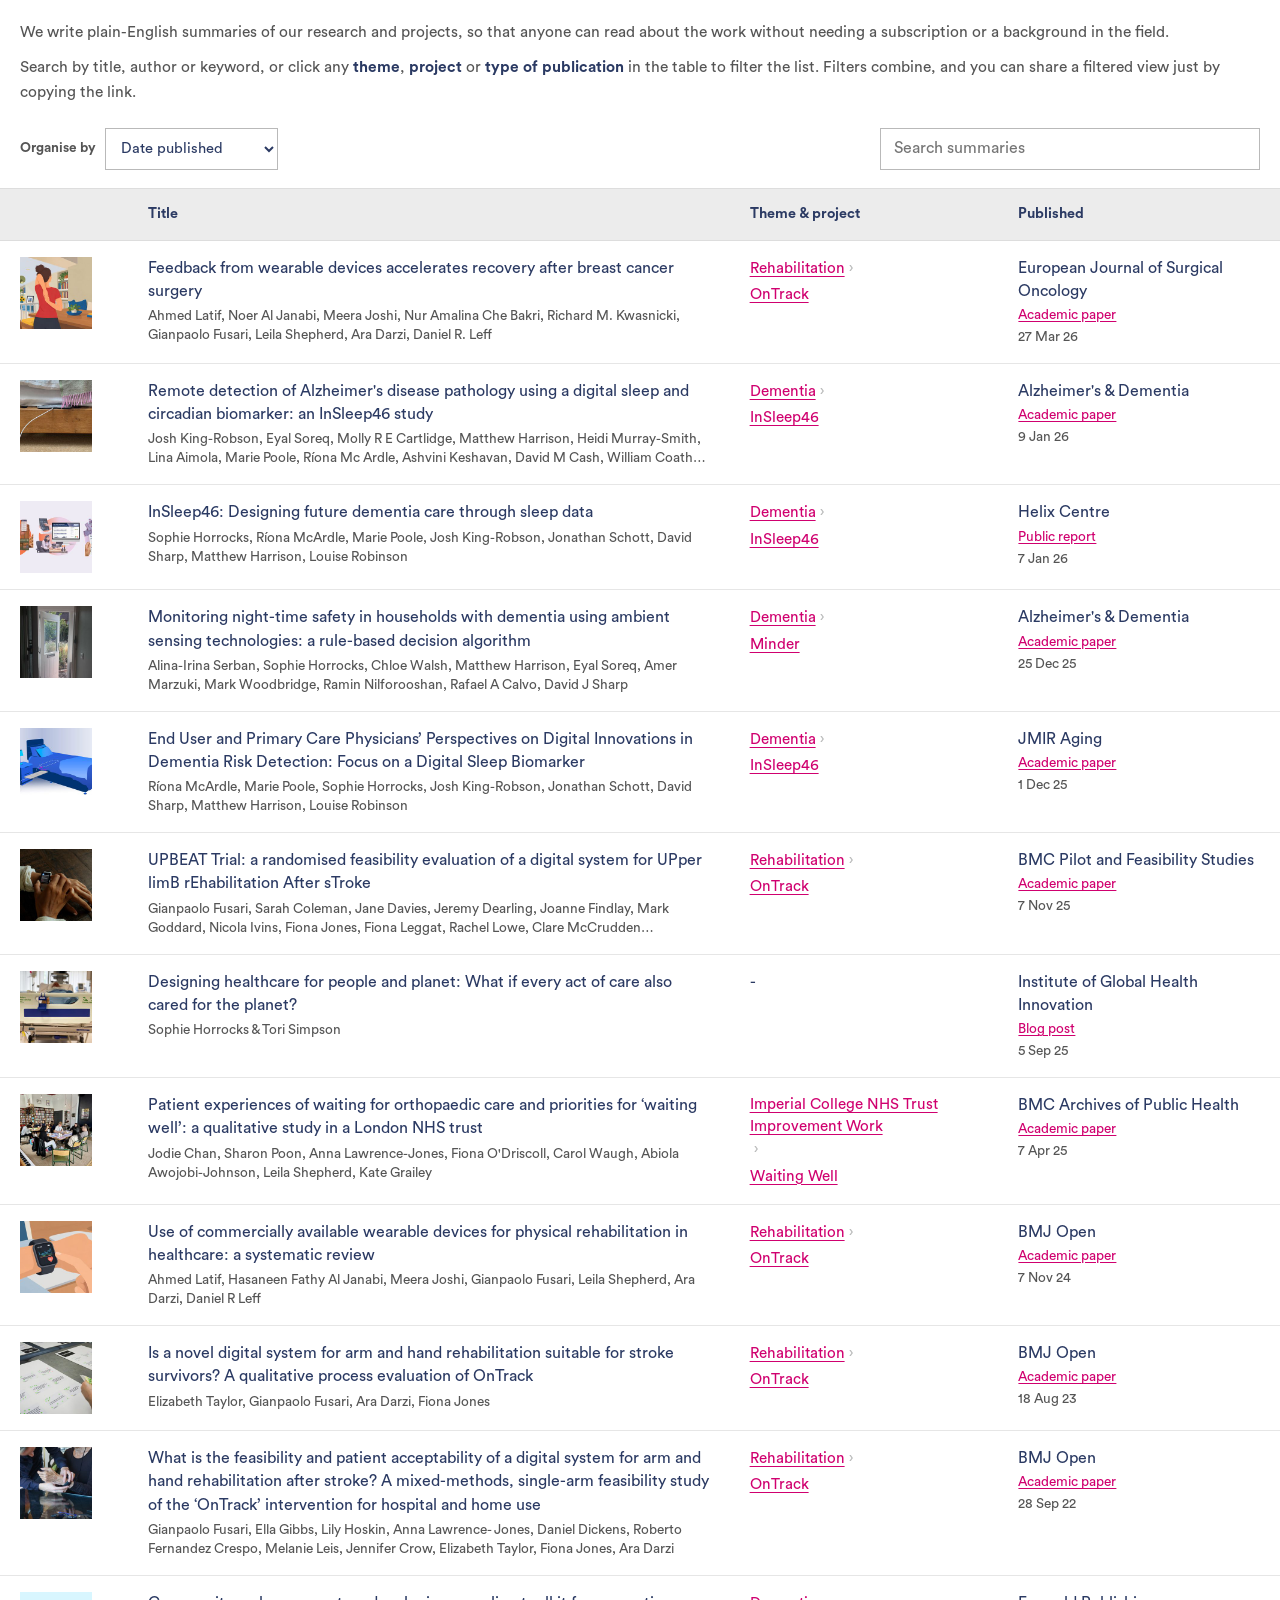
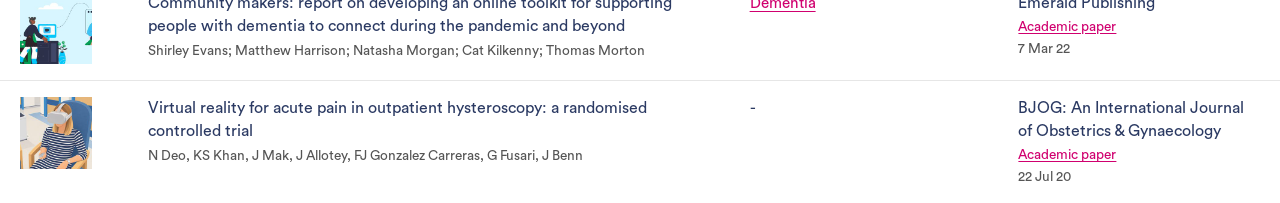
==== index.html @ a51d104c "Add an Organise by control that groups the table" ====
<!DOCTYPE html>
<html lang="en">
<head>
  <meta charset="utf-8" />
  <meta name="viewport" content="width=device-width,initial-scale=1" />
  <meta name="description" content="Browse accessible summaries of research and projects from the Helix Centre, Imperial College London and the Royal College of Art." />
  <title>Publication Summaries | Helix Centre</title>
  <link rel="icon" href="helix-logo.png" type="image/png" />
  <link rel="stylesheet" href="style.css" />
</head>
<body class="table-embed">
  <div class="app-shell">
    <main class="page-content" aria-label="Publication table">
      <section class="table-card" aria-label="Publication summaries">
        <div class="table-intro">
          <p>We write plain-English summaries of our research and projects, so that anyone can read about the work without needing a subscription or a background in the field.</p>
          <p>Search by title, author or keyword, or click any <b>theme</b>, <b>project</b> or <b>type of publication</b> in the table to filter the list. Filters combine, and you can share a filtered view just by copying the link.</p>
        </div>

        <div class="table-card__header">
          <div class="table-organise">
            <label for="organise-select">Organise by</label>
            <select id="organise-select" class="m3-select">
              <option value="date" selected>Date published</option>
              <option value="theme">Theme</option>
              <option value="project">Project</option>
              <option value="type">Type of publication</option>
            </select>
          </div>

          <div class="table-actions">
            <label class="visually-hidden" for="search-input">Search summaries by title, author, project, theme or keyword</label>
            <input id="search-input" class="m3-input" type="search" placeholder="Search summaries" autocomplete="off" />
          </div>
        </div>

        <div id="filter-bar" class="filter-bar" hidden></div>

        <div class="table-wrap">
          <table class="m3-table">
            <thead>
              <tr>
                <th><span class="visually-hidden">Image</span></th>
                <th>Title</th>
                <th>Theme &amp; project</th>
                <th>Published</th>
              </tr>
            </thead>
            <tbody id="submissions-body">
              <tr>
                <td colspan="4" class="loading-cell">Loading submissions...</td>
              </tr>
            </tbody>
          </table>
        </div>

        <nav id="pager" class="pager" aria-label="Table pages" hidden></nav>
      </section>
    </main>
  </div>

  <script src="embed.js"></script>
  <script src="script.js"></script>
</body>
</html>
---- style.css ----
:root {
  --helix-navy: #2b3a63;
  --helix-teal: #52bbb5;
  --helix-pink: #d0006f;
  --helix-yellow: #fbb33d;
  --helix-dark-red: #9b2242;
  --helix-gray: #bbbcbc;
  --surface: #ffffff;
  --surface-alt: #f5f5f5;
  /* matches the grey section background used across helixcentre.com */
  --surface-grey: #ececec;
  --row-divider: #e6e6e6;
  --surface-soft: #fafafa;
  --border: #dddddd;
  --border-strong: #b9b9b9;
  --text-primary: var(--helix-navy);
  --text-secondary: #555555;
  --radius: 0px;
  --card-shadow: 4px 4px 6px rgba(0, 0, 0, 0.25);
  --max-width: 1120px;
}

@font-face {
  font-family: "Circular";
  src: url("fonts/CircularStd-Book.woff2") format("woff2");
  font-weight: 400;
  font-style: normal;
  font-display: swap;
}

@font-face {
  font-family: "Circular";
  src: url("fonts/CircularStd-BookItalic.woff2") format("woff2");
  font-weight: 400;
  font-style: italic;
  font-display: swap;
}

@font-face {
  font-family: "Circular";
  src: url("fonts/CircularStd-Bold.woff2") format("woff2");
  font-weight: 700;
  font-style: normal;
  font-display: swap;
}

@font-face {
  font-family: "Circular";
  src: url("fonts/CircularStd-BoldItalic.woff2") format("woff2");
  font-weight: 700;
  font-style: italic;
  font-display: swap;
}

* {
  box-sizing: border-box;
}

html {
  background: transparent;
  -webkit-text-size-adjust: 100%;
}

/* When embedded, the parent page resizes the iframe to fit the content, so this
   document should never scroll itself or show a scrollbar track. Standalone
   (opened directly) it must still scroll normally. */
html.is-embedded {
  overflow: hidden;
  scrollbar-width: none;
}

html.is-embedded::-webkit-scrollbar,
html.is-embedded body::-webkit-scrollbar {
  width: 0;
  height: 0;
  display: none;
}

body {
  margin: 0;
  background: var(--surface);
  color: var(--text-primary);
  font-family: "Circular", Arial, sans-serif;
}

a {
  color: var(--helix-pink);
  text-decoration-thickness: 1px;
  text-underline-offset: 0.18em;
}

a:hover {
  color: var(--helix-navy);
}

button,
input {
  font: inherit;
}

.app-shell {
  width: 100%;
  min-width: 0;
  background: var(--surface);
}

.top-bar {
  max-width: var(--max-width);
  margin: 0 auto;
  padding: 18px 20px 14px;
  border-bottom: 1px solid var(--border);
}

.brand-block {
  display: inline-flex;
  align-items: center;
  gap: 14px;
  max-width: 100%;
  color: inherit;
  text-decoration: none;
}

.brand-logo {
  display: block;
  width: auto;
  height: 54px;
  flex: 0 0 auto;
}

.brand-copy {
  display: grid;
  gap: 2px;
  min-width: 0;
}

.brand-kicker,
.eyebrow,
.filter-bar__label {
  font-size: 0.78rem;
  font-weight: 700;
  line-height: 1.3;
  letter-spacing: 0;
}

.brand-kicker,
.eyebrow {
  color: var(--helix-pink);
}

.brand-title {
  color: var(--helix-navy);
  font-size: 1.5rem;
  font-weight: 700;
  line-height: 1.05;
}

.brand-subtitle {
  color: var(--text-primary);
  font-size: 1rem;
  font-weight: 700;
  line-height: 1.35;
}

.brand-sub-subtitle {
  color: var(--text-secondary);
  font-size: 0.9rem;
  font-weight: 400;
  line-height: 1.4;
}

.page-content {
  width: 100%;
  margin: 0;
  padding: 2px 0 34px;
}

body.table-embed,
.table-embed .app-shell {
  background: transparent;
}

.table-embed .page-content {
  max-width: none;
  padding: 0;
}

.hero-card {
  max-width: 720px;
  margin-bottom: 20px;
  padding-bottom: 18px;
  border-bottom: 1px solid var(--border);
}

.hero-card h1 {
  margin: 0;
  color: var(--helix-navy);
  font-size: 2rem;
  line-height: 1.15;
}

.hero-card .eyebrow {
  margin: 0 0 8px;
}

.hero-text {
  max-width: 72ch;
  margin: 10px 0 0;
  color: var(--text-secondary);
  font-size: 1rem;
  line-height: 1.65;
}

.instructions-block {
  max-width: 88ch;
  margin-top: 20px;
  padding: 16px 18px;
  border: 1px solid var(--border);
  border-left: 4px solid var(--helix-teal);
  border-radius: var(--radius);
  background: var(--surface-soft);
}

.instructions-block h2,
.table-card__header h1,
.table-card__header h2 {
  margin: 0;
  color: var(--helix-navy);
  font-size: 1.12rem;
  line-height: 1.3;
}

.instructions-list {
  margin: 12px 0 0;
  padding-left: 1.25rem;
  color: var(--text-primary);
}

.instructions-list li {
  margin-bottom: 10px;
  line-height: 1.65;
}

.instructions-list li:last-child {
  margin-bottom: 0;
}

.instruction-link,
.property-link {
  color: var(--helix-pink);
  font-weight: 700;
}

.instructions-note {
  margin: 14px 0 0;
  padding-top: 14px;
  border-top: 1px solid var(--border);
  color: var(--text-secondary);
  font-size: 0.92rem;
  line-height: 1.6;
}

.table-card {
  background: var(--surface);
  border: 1px solid var(--border);
  border-radius: var(--radius);
  overflow: hidden;
}

.table-embed .table-card {
  border: 0;
  border-radius: 0;
  box-shadow: none;
}

/* The intro above the search box. Sets out what the summaries are and that the
   table can be filtered — neither of which the rows say for themselves. */
.table-intro {
  padding: 20px 20px 4px;
}

.table-intro p {
  margin: 0;
  color: var(--text-secondary);
  font-size: 0.97rem;
  line-height: 1.65;
}

.table-intro p + p {
  margin-top: 9px;
}

.table-intro b {
  color: var(--helix-navy);
}

.table-card__header {
  display: flex;
  align-items: end;
  justify-content: space-between;
  gap: 14px;
  padding: 18px 20px;
  background: var(--surface);
  border-bottom: 1px solid var(--border);
}

.muted-text {
  margin: 5px 0 0;
  color: var(--text-secondary);
  font-size: 0.95rem;
}

.table-actions {
  flex: 0 1 380px;
  min-width: 220px;
  margin-left: auto;
}

/* The "Organise by" control. Left of the search box, which sits right. */
.table-organise {
  display: flex;
  align-items: center;
  gap: 9px;
}

.table-organise label {
  color: var(--text-secondary);
  font-size: 0.85rem;
  font-weight: 700;
  white-space: nowrap;
}

.m3-select {
  min-height: 42px;
  padding: 0 11px;
  border: 1px solid var(--border-strong);
  border-radius: var(--radius);
  background: var(--surface);
  color: var(--text-primary);
  font: inherit;
  font-size: 0.92rem;
}

.m3-select:focus {
  outline: 3px solid rgba(82, 187, 181, 0.28);
  border-color: var(--helix-teal);
}

/* Group headings. Quieter than the column headings above them — they label a
   run of rows, they aren't a second header row. */
.group-heading th {
  padding: 12px 20px;
  background: var(--surface-soft);
  border-top: 1px solid var(--border);
  border-bottom: 1px solid var(--row-divider);
  color: var(--helix-navy);
  font-size: 0.82rem;
  font-weight: 700;
  letter-spacing: 0.04em;
  text-align: left;
  text-transform: uppercase;
}

.m3-table tbody tr.group-heading:first-child th {
  border-top: 0;
}

/* Long placeholders should trail off cleanly rather than clip mid-word. */
.m3-input::placeholder {
  text-overflow: ellipsis;
}

.m3-input {
  width: 100%;
  min-height: 42px;
  padding: 0 13px;
  border: 1px solid var(--border-strong);
  border-radius: var(--radius);
  background: var(--surface);
  color: var(--text-primary);
}

.m3-input:focus {
  outline: 3px solid rgba(82, 187, 181, 0.28);
  border-color: var(--helix-teal);
}

.table-wrap {
  overflow-x: auto;
  scrollbar-width: none;
}

.table-wrap::-webkit-scrollbar {
  width: 0;
  height: 0;
  display: none;
}

.m3-table {
  width: 100%;
  border-collapse: collapse;
}

.m3-table thead {
  background: var(--surface-grey);
}

.m3-table th,
.m3-table td {
  padding: 16px 20px;
  text-align: left;
  vertical-align: top;
}

.m3-table th {
  border-bottom: 1px solid var(--border);
}

/* faint divider between submissions */
.m3-table td {
  border-bottom: 1px solid var(--row-divider);
}

.m3-table tbody tr:last-child td {
  border-bottom: 0;
}

.m3-table th {
  color: var(--helix-navy);
  font-size: 0.9rem;
  font-weight: 700;
  line-height: 1.3;
}

.m3-table td {
  color: var(--text-primary);
  line-height: 1.45;
}

/* Theme and project filters. The brand uses magenta for links, so these read
   as links rather than buttons — lighter in a dense table than filled blocks. */
.filter-pill {
  display: inline;
  padding: 0;
  border: 0;
  background: none;
  color: var(--helix-pink);
  font: inherit;
  font-size: 0.95rem;
  line-height: 1.45;
  text-align: left;
  text-decoration: underline;
  text-decoration-thickness: 1px;
  text-underline-offset: 0.18em;
  cursor: pointer;
}

.filter-pill:hover,
.filter-pill:focus {
  color: var(--helix-navy);
}

.filter-pill:focus-visible {
  outline: 2px solid rgba(43, 58, 99, 0.45);
  outline-offset: 2px;
}

/* Thumbnail column. Fixed width so the titles line up down the table whether
   or not a given entry has an image. */
.cell-thumb {
  width: 92px;
  padding-right: 0;
}

.thumb {
  display: block;
  width: 72px;
  height: 72px;
  object-fit: cover;
  background: var(--surface-alt);
}

/* No image: an empty square rather than nothing, so rows stay aligned. */
.thumb--empty {
  background: var(--surface-alt);
}

/* Theme and project each get their own line, the project indented beneath its
   theme. Stacking rather than running them together keeps this column narrow,
   which leaves more width for the title and authors. */
.tp-part {
  display: block;
}

.tp-part + .tp-part {
  margin-top: 3px;
}

/* Column widths. Without these the browser gives the title whatever is left
   after the others have taken what they want, which is never enough. */
.m3-table th:nth-child(2),
.m3-table td[data-label="Title"] {
  width: 47%;
}

/* Wide enough that "Imperial College NHS Trust Improvement Work" — the longest
   theme — wraps to two lines rather than four. */
.m3-table th:nth-child(3),
.m3-table td[data-label="Theme & project"] {
  width: 21%;
}

.m3-table th:nth-child(4),
.m3-table td[data-label="Published"] {
  width: 22%;
}

/* The chevron trailing a theme, pointing down to its project on the next
   line. Light grey so it doesn't compete with the two links it joins. */
.crumb {
  color: var(--helix-gray);
}

/* Publisher column: the journal or publisher leads, with the kind of output
   beneath it in the same quieter style as the authors under a title. */
.pub-name {
  display: block;
}

.pub-type {
  display: block;
  margin-top: 3px;
  color: var(--text-secondary);
  font-size: 0.85rem;
  line-height: 1.4;
}

/* The type is a filter too, but a coarse one — there are only a handful of
   values — so it stays at the quieter size of the line it sits on. */
.pub-type .filter-pill {
  font-size: inherit;
  line-height: inherit;
}

/* "9 Jan 26" reads as one unit, so it shouldn't break across two lines. The
   header is kept on one line too, otherwise it sets a narrower column than the
   dates below it need. */
.cell-date,
.m3-table th:last-child {
  white-space: nowrap;
}

.cell-title {
  display: block;
}

/* Author lists can be long. Show at most two lines and let the browser add
   an ellipsis, so a paper with thirty authors doesn't dominate the row. */
/* The list is shortened in script.js by measuring: whole names are dropped
   until it fits two lines. No line clamp here — a clamp cuts on width, which
   puts the ellipsis back in the middle of someone's name. */
.cell-authors {
  display: block;
  margin-top: 4px;
  color: var(--text-secondary);
  font-size: 0.85rem;
  line-height: 1.4;
}

.table-row-link {
  cursor: pointer;
}

.table-row-link:hover td,
.table-row-link:focus td {
  background: rgba(82, 187, 181, 0.12);
}

.table-row-link:focus {
  outline: 3px solid rgba(82, 187, 181, 0.35);
  outline-offset: -3px;
}

.loading-cell {
  color: var(--text-secondary);
}

.filter-bar {
  display: flex;
  align-items: center;
  flex-wrap: wrap;
  gap: 8px;
  padding: 12px 20px;
  background: var(--surface-soft);
  border-bottom: 1px solid var(--border);
}

.filter-bar__label:not(:first-child) {
  margin-left: 8px;
}

.filter-bar[hidden] {
  display: none;
}

.filter-bar__label {
  color: var(--text-secondary);
}

.filter-chip {
  display: inline-flex;
  align-items: center;
  gap: 8px;
  max-width: 100%;
  padding: 5px 6px 5px 10px;
  border-radius: var(--radius);
  background: var(--helix-navy);
  color: var(--surface);
  font-size: 0.88rem;
  font-weight: 700;
}

/* Active-filter chips echo the pill colours they came from. */
.filter-chip--theme {
  background: #b3e8e4;
  color: var(--helix-navy);
}

.filter-chip--project {
  background: #ffe8b3;
  color: var(--helix-navy);
}

/* The active-type chip, in the same light family as the other two. */
.filter-chip--type {
  background: #e4e4ea;
  color: var(--helix-navy);
}

.filter-chip--theme .filter-chip__remove,
.filter-chip--project .filter-chip__remove,
.filter-chip--type .filter-chip__remove {
  background: rgba(43, 58, 99, 0.14);
  color: var(--helix-navy);
}

.filter-chip--theme .filter-chip__remove:hover,
.filter-chip--project .filter-chip__remove:hover,
.filter-chip--type .filter-chip__remove:hover {
  background: rgba(43, 58, 99, 0.24);
}

.filter-chip__remove {
  display: inline-flex;
  align-items: center;
  justify-content: center;
  width: 22px;
  height: 22px;
  padding: 0;
  border: 0;
  border-radius: 50%;
  background: rgba(255, 255, 255, 0.2);
  color: var(--surface);
  cursor: pointer;
  font-size: 1rem;
  line-height: 1;
}

.filter-chip__remove:hover,
.filter-chip__remove:focus {
  background: rgba(255, 255, 255, 0.34);
}

.m3-button {
  display: inline-flex;
  align-items: center;
  justify-content: center;
  min-height: 40px;
  padding: 0 14px;
  border: 1px solid var(--border-strong);
  border-radius: var(--radius);
  color: var(--helix-navy);
  font-weight: 700;
  text-decoration: none;
}

.m3-button:hover,
.m3-button:focus {
  border-color: var(--helix-teal);
  background: rgba(82, 187, 181, 0.12);
  color: var(--helix-navy);
}

.back-link-row {
  margin-bottom: 14px;
}

.keyword-nav-row {
  display: flex;
  gap: 10px;
  flex-wrap: wrap;
}

/* A fixed-ratio banner running the full width of the embed. Every entry gets
   the same shaped image regardless of what was uploaded, so the pages sit
   consistently next to each other. The form asks for landscape photographs,
   not diagrams, because this area crops. */
.entry-hero-image-wrap {
  width: 100%;
  aspect-ratio: 5 / 2;
  margin: 0 0 28px;
  background: var(--surface);
  overflow: hidden;
}

/* object-fit: cover fills the banner and trims whatever doesn't fit, taking
   it evenly from both edges so the middle of the photo is always kept. */
.entry-hero-image {
  display: block;
  width: 100%;
  height: 100%;
  object-fit: cover;
  object-position: center;
}

/* Photos are optional. With no photo the wrapper is removed entirely (rather
   than collapsing to an empty grey band) and the article gets its own top
   spacing, so the title doesn't sit flush against the top of the iframe. */
.empty-image .entry-hero-image-wrap {
  display: none;
}

.empty-image .entry-article {
  padding-top: 26px;
}

.entry-article {
  width: 100%;
  max-width: 720px;
  margin: 0;
}

.entry-article h1 {
  margin: 0 0 14px;
  color: var(--helix-navy);
  font-size: 1.85rem;
  font-weight: 700;
  letter-spacing: 1px;
  line-height: 1.3;
}

.entry-article h2 {
  margin: 0 0 12px;
  color: var(--helix-navy);
  font-size: 1.4rem;
  line-height: 1.25;
}

.entry-authors {
  margin: 0 0 10px;
  color: var(--text-secondary);
  font-size: 0.95rem;
  line-height: 1.5;
}

.entry-authors[hidden] {
  display: none;
}

/* What it is and where it was published, under the authors. Small but bold,
   so it reads as a label for the work rather than more author text. */
.entry-publisher {
  margin: 0 0 10px;
  color: var(--helix-navy);
  font-size: 0.88rem;
  font-weight: 700;
  line-height: 1.5;
}

.entry-publisher[hidden] {
  display: none;
}

.entry-meta {
  display: flex;
  align-items: center;
  flex-wrap: wrap;
  gap: 8px;
  margin: 0 0 16px;
  color: var(--text-secondary);
  font-size: 0.95rem;
}

a.filter-pill {
  text-decoration: none;
}

a.filter-pill:hover,
a.filter-pill:focus {
  color: var(--helix-navy);
}

.entry-meta__text {
  color: var(--text-secondary);
}

/* Separates every part of the meta line. Kept lighter than the text either
   side of it so it reads as punctuation rather than as another field. */
.entry-meta__separator {
  color: var(--helix-gray);
}

/* The link to the work, as the page's one action. Outlined rather than solid
   so it doesn't compete with the title, and square-cornered like everything
   else here. */
.entry-action {
  display: inline-block;
  margin: 0 0 20px;
  padding: 11px 17px;
  border: 1px solid var(--helix-navy);
  border-radius: var(--radius);
  background: var(--surface);
  color: var(--helix-navy);
  font-size: 0.92rem;
  font-weight: 700;
  text-decoration: none;
}

.entry-action:hover,
.entry-action:focus {
  background: var(--helix-navy);
  color: var(--surface);
}

.entry-action:focus-visible {
  outline: 3px solid rgba(82, 187, 181, 0.35);
  outline-offset: 2px;
}

.entry-action[hidden] {
  display: none;
}

.entry-keywords {
  margin: 0 0 22px;
}

.entry-keywords[hidden] {
  display: none;
}

.keyword-chip {
  display: inline-block;
  margin: 0 8px 8px 0;
  padding: 6px 9px;
  border-radius: var(--radius);
  background: rgba(82, 187, 181, 0.16);
  color: var(--helix-navy);
  font-size: 0.9rem;
  font-weight: 700;
  text-decoration: none;
}

.keyword-chip:hover,
.keyword-chip:focus {
  background: rgba(82, 187, 181, 0.26);
  color: var(--helix-navy);
}

.entry-lede {
  margin: 0 0 26px;
  padding-bottom: 26px;
  border-bottom: 1px solid var(--border);
  color: var(--helix-navy);
  font-size: 1.15rem;
  font-style: italic;
  line-height: 1.55;
}

.entry-summary {
  margin-bottom: 8px;
  color: var(--text-primary);
  font-size: 1rem;
  line-height: 1.7;
  white-space: pre-wrap;
}

/* An optional diagram under the summary. It is shown whole, never cropped —
   a diagram cut in half is worse than no diagram — so it scales down to fit
   the column and is capped in height so a tall one can't dominate the page. */
.entry-diagram {
  margin: 26px 0 8px;
}

/* No fixed width: a small diagram is shown at its own size rather than being
   stretched up to the column width, which would blur it. Both maximums are
   respected together, so the aspect ratio is always kept. */
.entry-diagram-image {
  display: block;
  max-width: 100%;
  max-height: 520px;
  width: auto;
  height: auto;
  background: var(--surface);
}

.entry-diagram-caption {
  margin-top: 10px;
  color: var(--text-secondary);
  font-size: 0.9rem;
  font-style: italic;
  line-height: 1.5;
}

.entry-gallery {
  display: grid;
  gap: 12px;
  margin: 28px 0;
}

.entry-gallery[hidden] {
  display: none;
}

.entry-gallery img {
  display: block;
  width: 100%;
  border-radius: var(--radius);
}

.entry-details {
  margin: 32px 0 0;
  padding-top: 22px;
  border-top: 1px solid var(--border);
}

.entry-details[hidden] {
  display: none;
}

/* A size up from where they were, with more space above, but still grey:
   these label the few facts readers come back for — contact, funding, who led
   the work — and grey keeps them as labels rather than headings competing with
   "Summary" above. */
.entry-details dt {
  margin-top: 18px;
  color: var(--text-secondary);
  font-size: 0.95rem;
  font-weight: 700;
}

.entry-details dt:first-child {
  margin-top: 0;
}

.entry-details dd {
  margin: 4px 0 0;
  color: var(--text-primary);
  line-height: 1.5;
  word-break: break-word;
}

.back-to-all {
  margin: 34px 0 0;
  padding-top: 22px;
  border-top: 1px solid var(--border);
}

.entry-details:not([hidden]) + .back-to-all {
  margin-top: 26px;
  padding-top: 0;
  border-top: 0;
}

.back-to-all-link {
  color: var(--helix-pink);
  font-weight: 700;
  text-decoration: none;
}

.back-to-all-link:hover,
.back-to-all-link:focus {
  color: var(--helix-pink);
  text-decoration: underline;
}

.pager {
  display: flex;
  align-items: center;
  flex-wrap: wrap;
  justify-content: space-between;
  gap: 10px;
  padding: 14px 20px;
  border-top: 1px solid var(--border);
}

.pager[hidden] {
  display: none;
}

.pager__status {
  margin: 0;
  color: var(--text-secondary);
  font-size: 0.9rem;
}

.pager__controls {
  display: flex;
  align-items: center;
  flex-wrap: wrap;
  gap: 6px;
}

.pager__button {
  min-width: 38px;
  min-height: 38px;
  padding: 0 10px;
  border: 1px solid var(--border);
  border-radius: 0;
  background: var(--surface);
  color: var(--helix-navy);
  font-size: 0.9rem;
  font-weight: 700;
  cursor: pointer;
}

.pager__button:hover:not(:disabled) {
  border-color: var(--helix-navy);
}

.pager__button:disabled {
  color: var(--helix-gray);
  cursor: default;
}

.pager__button--current {
  background: var(--helix-navy);
  border-color: var(--helix-navy);
  color: var(--surface);
}

.pager__button:focus-visible {
  outline: 2px solid rgba(43, 58, 99, 0.45);
  outline-offset: 2px;
}

.visually-hidden {
  position: absolute;
  width: 1px;
  height: 1px;
  padding: 0;
  margin: -1px;
  overflow: hidden;
  clip: rect(0, 0, 0, 0);
  white-space: nowrap;
  border: 0;
}

@media (max-width: 900px) {
  .hero-card h1 {
    font-size: 1.65rem;
  }

  .entry-article h1 {
    font-size: 1.6rem;
  }
}

@media (max-width: 720px) {
  .top-bar {
    padding: 15px 14px 12px;
  }

  .brand-block {
    align-items: flex-start;
    gap: 11px;
  }

  .brand-logo {
    height: 44px;
  }

  .brand-title {
    font-size: 1.28rem;
  }

  .brand-subtitle {
    font-size: 0.94rem;
  }

  .brand-sub-subtitle {
    font-size: 0.84rem;
  }

  .page-content {
    padding: 2px 0 26px;
  }

  .hero-card {
    margin-bottom: 16px;
  }

  .instructions-block {
    padding: 14px;
  }

  .table-intro {
    padding: 15px 16px 2px;
  }

  .table-intro p {
    font-size: 0.92rem;
    line-height: 1.6;
  }

  .table-card__header {
    align-items: stretch;
    flex-direction: column;
    padding: 14px;
  }

  .table-actions {
    flex-basis: auto;
  }

  .m3-table,
  .m3-table tbody,
  .m3-table tr,
  .m3-table td {
    display: block;
    width: 100%;
  }

  .m3-table thead {
    display: none;
  }

  .m3-table tr {
    border-bottom: 1px solid var(--border);
  }

  .m3-table tr:last-child {
    border-bottom: 0;
  }

  /* Each row reads as a small card: the photo beside the title, then authors,
     then theme and project, then publisher, type and date. No column labels:
     on a phone they took a third of the width to say things the values
     already say, and pushed every value into a strip that wrapped.

     The card is a two-column grid so the photo can sit next to the title
     while everything below still runs the card's full width. */
  .m3-table tr {
    display: grid;
    /* A fixed first column, not "auto". The photo is square and matches the
       title's height, so an auto column would be a different width on every
       card and the titles would start at a different place each time. */
    grid-template-columns: 56px minmax(0, 1fr);
    column-gap: 12px;
    padding: 12px 16px 14px;
  }

  .m3-table td {
    display: block;
    width: auto;
    padding: 0;
    border-bottom: 0;
  }

  .m3-table td::before {
    content: "";
    display: none;
  }

  /* The highlight belongs to the whole card here, not to the cells. The card's
     padding sits on the row, so tinting the cells left the padding white and
     made it look as though only the text had been selected. :active covers the
     press itself, since a tap doesn't leave a hover behind. */
  .table-row-link:hover td,
  .table-row-link:focus td {
    background: transparent;
  }

  .table-row-link:hover,
  .table-row-link:focus,
  .table-row-link:active {
    background: rgba(82, 187, 181, 0.12);
  }

  /* The card rows are a grid; a heading row isn't, so it opts out. */
  .m3-table tr.group-heading {
    display: block;
    padding: 0;
  }

  .m3-table tr.group-heading th {
    display: block;
    padding: 10px 16px;
  }

  .table-organise {
    width: 100%;
  }

  .table-organise .m3-select {
    flex: 1;
    min-width: 0;
  }

  .m3-table td.cell-thumb {
    display: flex;
    align-items: stretch;
    grid-column: 1;
    grid-row: 1;
  }

  .m3-table td[data-label="Title"] {
    grid-column: 2;
    grid-row: 1;
  }

  /* Everything textual shares the title's left edge, rather than some of it
     starting under the photo. One edge down the card reads as deliberate;
     two reads as a mistake. */
  .m3-table td[data-label="Theme & project"],
  .m3-table td[data-label="Published"] {
    grid-column: 2;
  }

  /* The photo stretches to the height of the title beside it, so it is never
     deeper than the title it belongs to, and stays square. Capped at 56px so
     a long title doesn't hand it a whole block of the card. */
  .m3-table .thumb {
    align-self: stretch;
    width: auto;
    height: auto;
    min-height: 0;
    max-width: 56px;
    max-height: 56px;
    aspect-ratio: 1 / 1;
    object-fit: cover;
  }

  /* On a phone the two of them share a line again — there is no column to
     keep narrow here, and two lines of their own would undo the saving. */
  .tp-part {
    display: inline;
  }

  /* Widths are a desktop-table idea; the cards are full width. */
  .m3-table td[data-label="Title"],
  .m3-table td[data-label="Theme & project"],
  .m3-table td[data-label="Published"] {
    width: auto;
  }

  /* The two meta lines. */
  .m3-table td[data-label="Theme & project"],
  .m3-table td[data-label="Published"] {
    margin-top: 6px;
    font-size: 0.85rem;
    line-height: 1.5;
  }

  /* Publisher, type and date each keep their own line here too, as they do in
     the desktop column — no separators needed when the line breaks do the
     work. */
  .m3-table td[data-label="Published"] .pub-name,
  .m3-table td[data-label="Published"] .pub-type {
    font-size: inherit;
  }

  .m3-table td[data-label="Title"] {
    padding-bottom: 0;
  }

  .m3-table td[data-label="Title"] .cell-title {
    color: var(--helix-navy);
    font-size: 1.02rem;
    font-weight: 700;
    line-height: 1.35;
  }

  .m3-table td[data-label="Title"] .cell-authors {
    margin-top: 6px;
  }

  .m3-table .loading-cell {
    display: block;
    padding: 14px;
  }

  .m3-table .loading-cell::before {
    content: "";
  }

  .filter-bar {
    align-items: flex-start;
    flex-direction: column;
    padding: 10px 14px;
  }

  /* A 5:2 banner would be a thin strip on a phone, so the crop gets taller. */
  .entry-hero-image-wrap {
    aspect-ratio: 16 / 9;
    margin-bottom: 20px;
  }

  .entry-diagram-image {
    max-height: 360px;
  }


  .entry-article {
    padding: 0 16px;
  }

  .empty-image .entry-article {
    padding-top: 20px;
  }

  .entry-article h1 {
    font-size: 1.4rem;
    letter-spacing: 0.5px;
  }

  .entry-lede {
    margin-bottom: 22px;
    padding-bottom: 22px;
    font-size: 1.02rem;
  }

  .entry-summary {
    font-size: 0.98rem;
    line-height: 1.65;
  }

  .keyword-chip {
    font-size: 0.85rem;
  }

  .table-card__header {
    padding: 14px 16px;
  }

  .pager {
    justify-content: center;
    padding: 14px 16px;
  }

  .pager__status {
    width: 100%;
    text-align: center;
  }
}
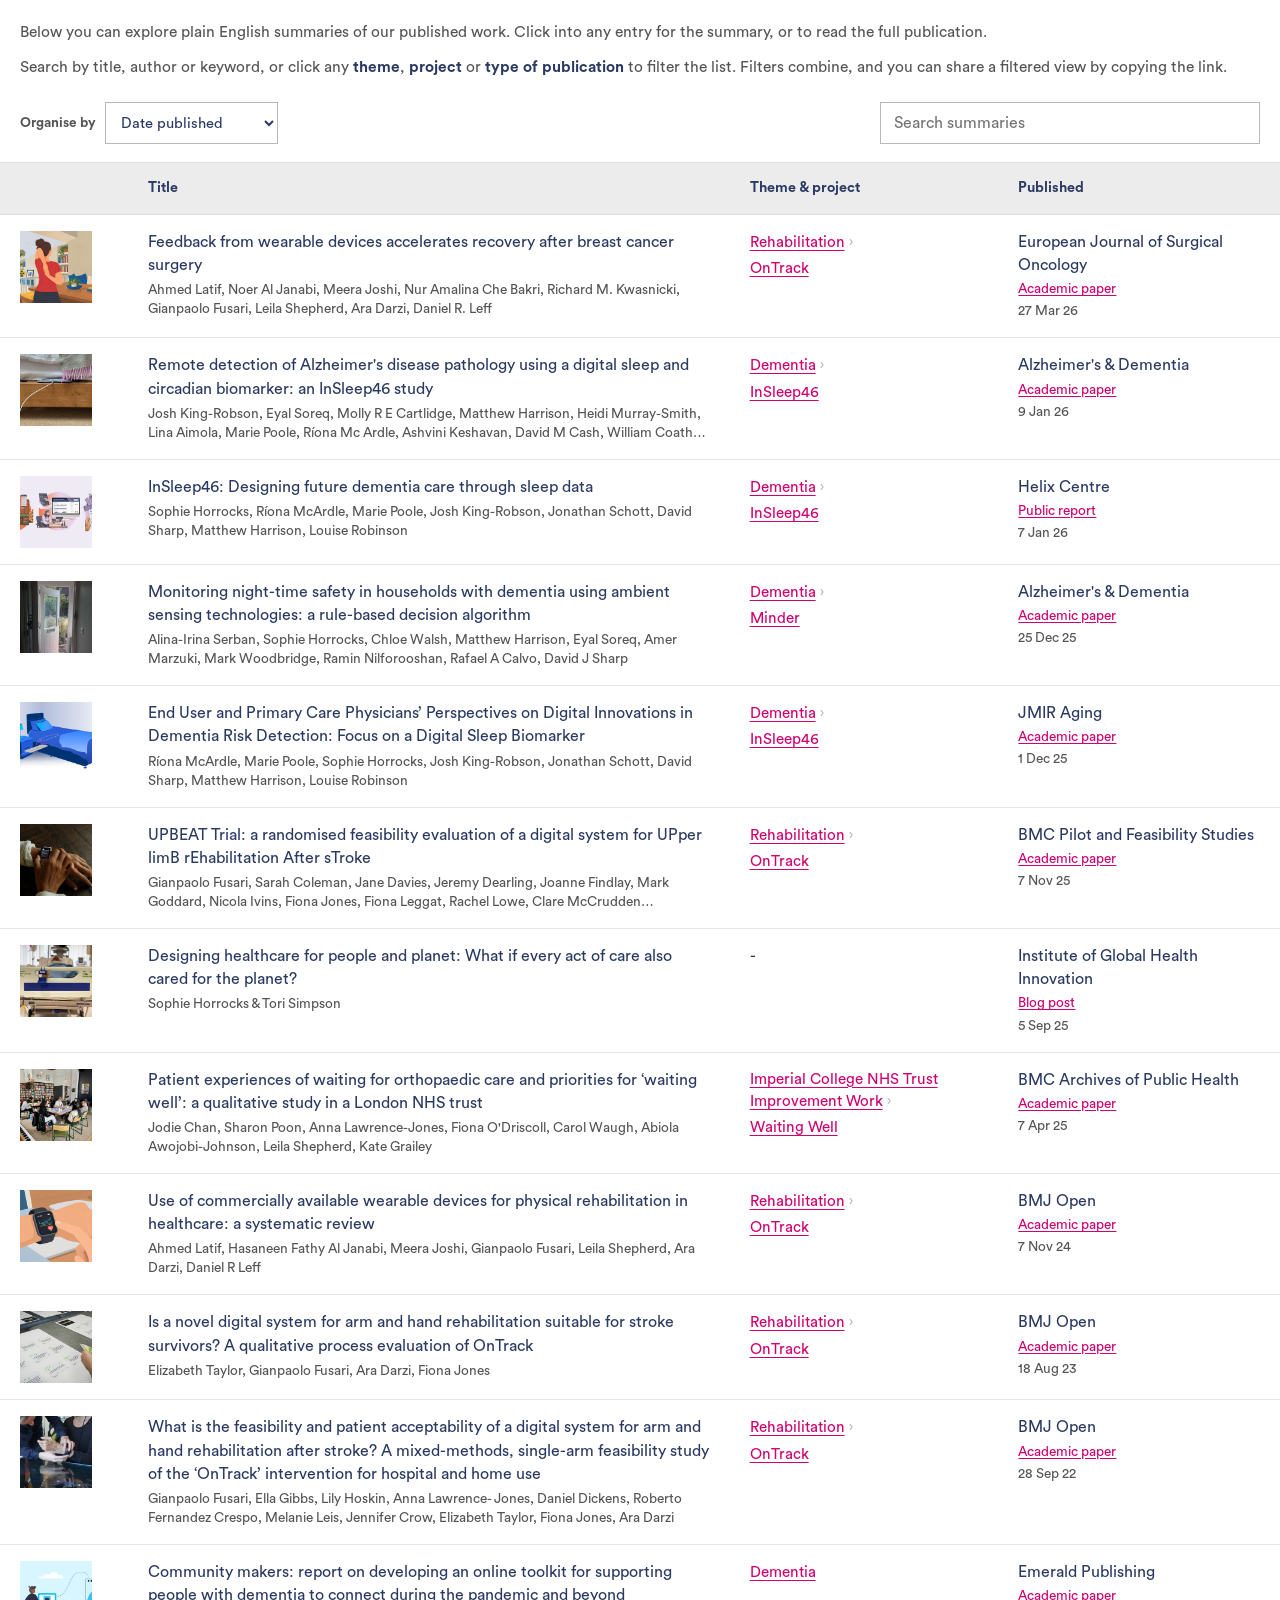
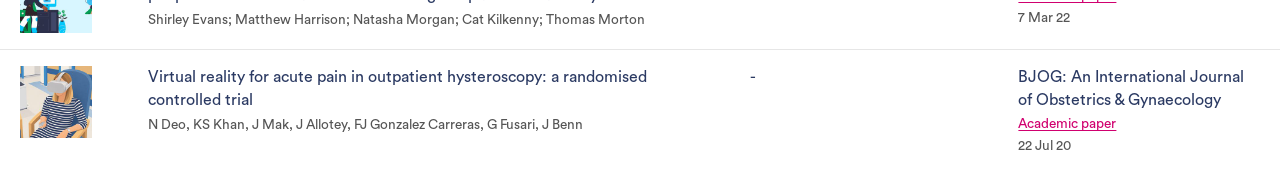
==== commit 067e7a0d: "Use the chosen intro wording" ====
--- a/index.html
+++ b/index.html
@@ -13,8 +13,8 @@
     <main class="page-content" aria-label="Publication table">
       <section class="table-card" aria-label="Publication summaries">
         <div class="table-intro">
-          <p>We write plain-English summaries of our research and projects, so that anyone can read about the work without needing a subscription or a background in the field.</p>
-          <p>Search by title, author or keyword, or click any <b>theme</b>, <b>project</b> or <b>type of publication</b> in the table to filter the list. Filters combine, and you can share a filtered view just by copying the link.</p>
+          <p>Below you can explore plain English summaries of our published work. Click into any entry for the summary, or to read the full publication.</p>
+          <p>Search by title, author or keyword, or click any <b>theme</b>, <b>project</b> or <b>type of publication</b> to filter the list. Filters combine, and you can share a filtered view by copying the link.</p>
         </div>
 
         <div class="table-card__header">
--- a/style.css
+++ b/style.css
@@ -448,10 +448,16 @@
   font-size: 0.95rem;
   line-height: 1.45;
   text-align: left;
+  text-decoration: none;
+  cursor: pointer;
+}
+
+/* The underline is on the label, not the button, so a trailing chevron inside
+   the button isn't underlined with it. */
+.filter-pill__label {
   text-decoration: underline;
   text-decoration-thickness: 1px;
   text-underline-offset: 0.18em;
-  cursor: pointer;
 }
 
 .filter-pill:hover,
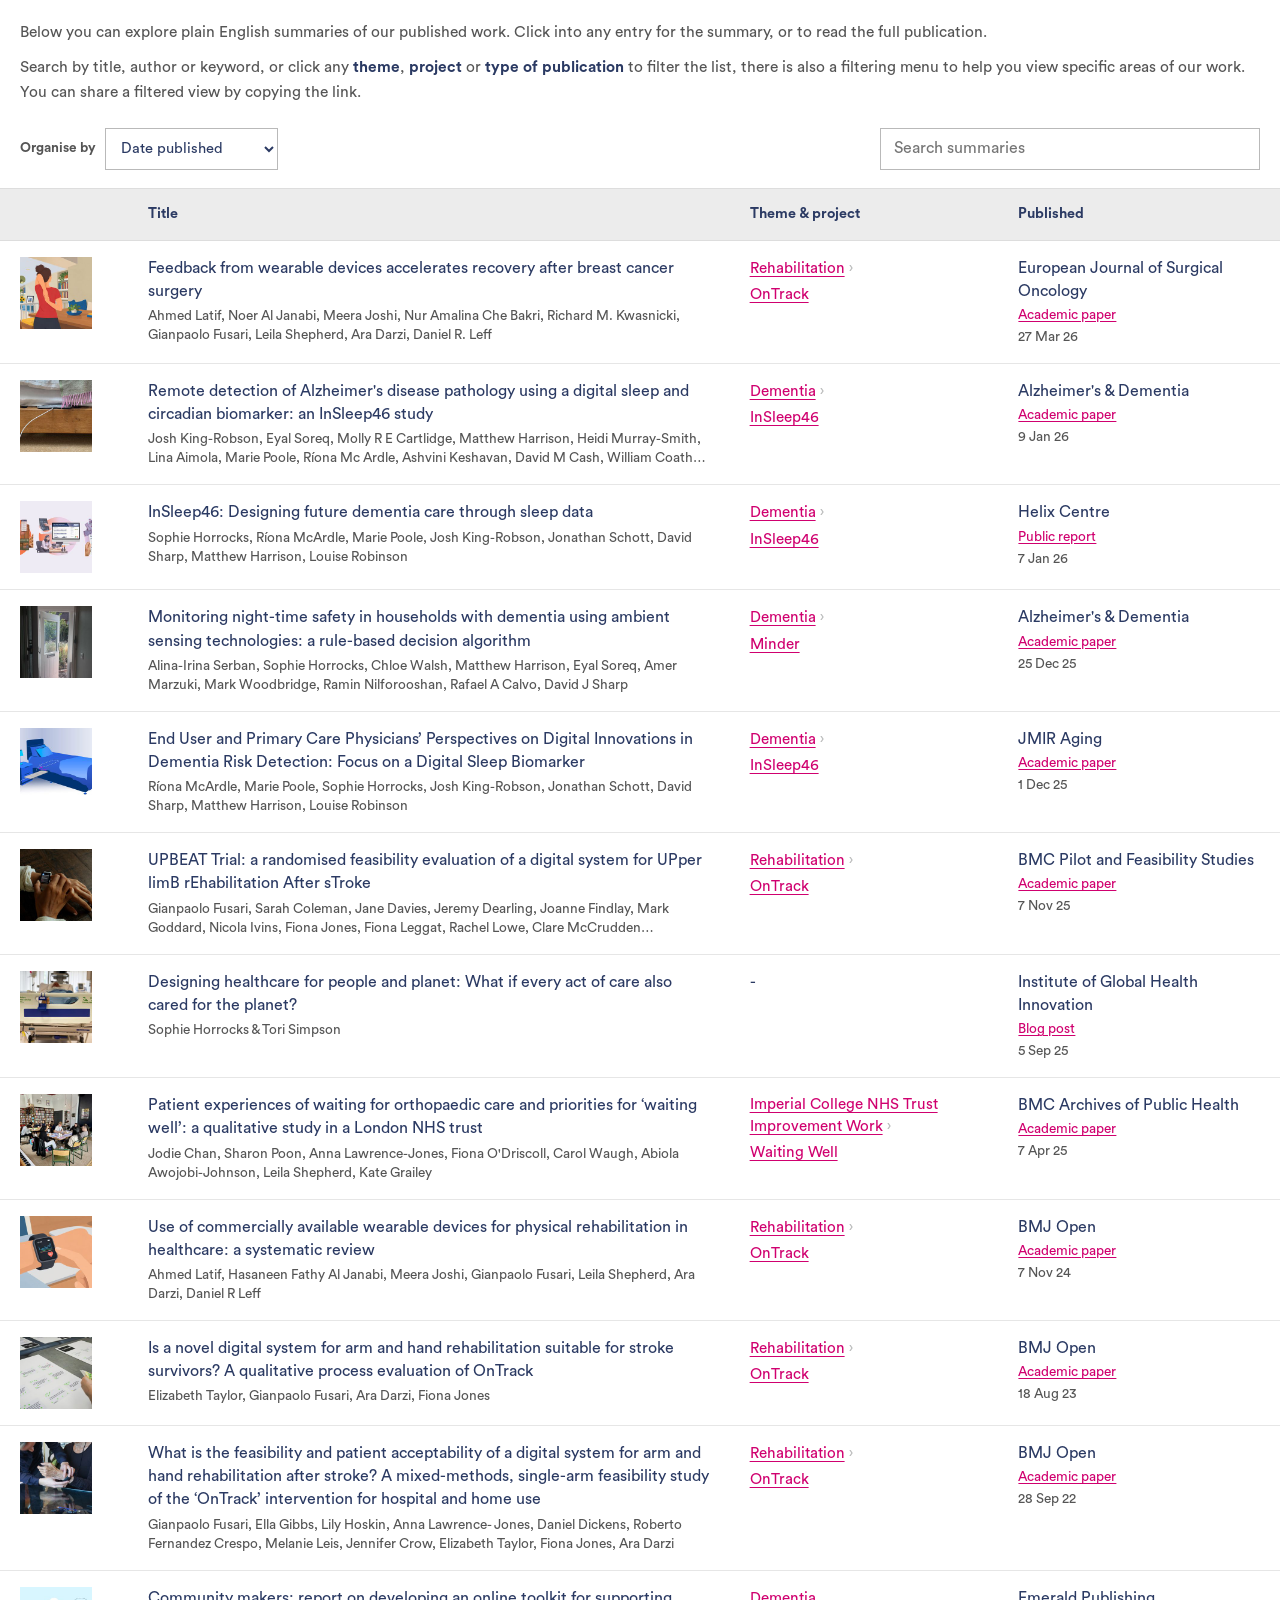
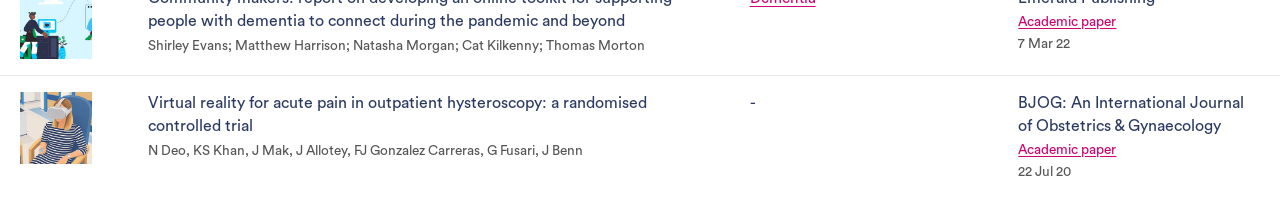
==== commit 66ec5cfb: "Mention the filtering menu in the intro" ====
--- a/index.html
+++ b/index.html
@@ -14,7 +14,7 @@
       <section class="table-card" aria-label="Publication summaries">
         <div class="table-intro">
           <p>Below you can explore plain English summaries of our published work. Click into any entry for the summary, or to read the full publication.</p>
-          <p>Search by title, author or keyword, or click any <b>theme</b>, <b>project</b> or <b>type of publication</b> to filter the list. Filters combine, and you can share a filtered view by copying the link.</p>
+          <p>Search by title, author or keyword, or click any <b>theme</b>, <b>project</b> or <b>type of publication</b> to filter the list, there is also a filtering menu to help you view specific areas of our work. You can share a filtered view by copying the link.</p>
         </div>
 
         <div class="table-card__header">
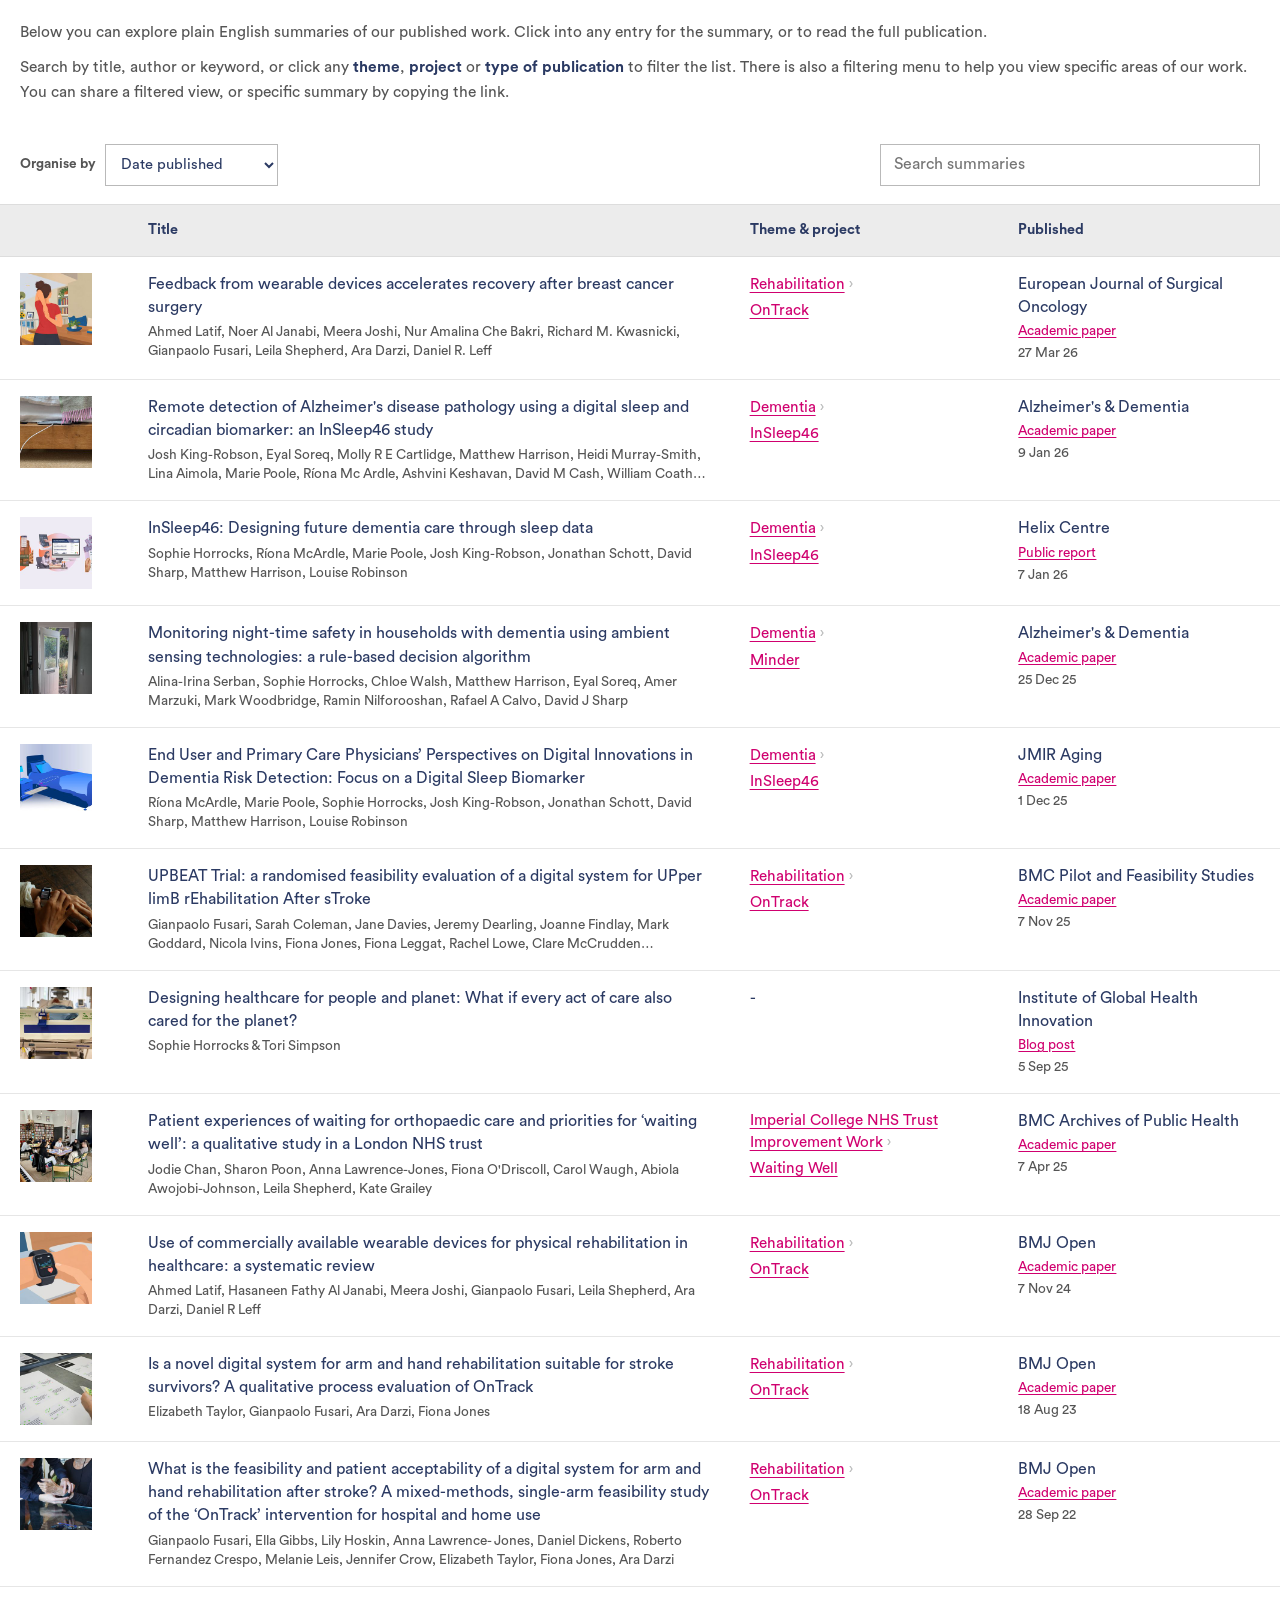
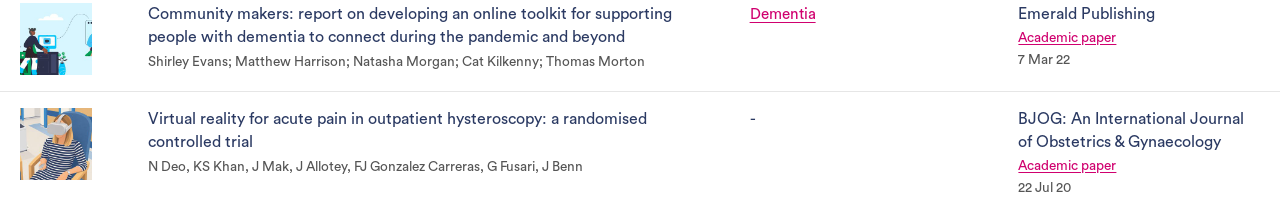
==== commit b13c54f1: "Final intro wording, and more space above the table" ====
--- a/index.html
+++ b/index.html
@@ -14,7 +14,7 @@
       <section class="table-card" aria-label="Publication summaries">
         <div class="table-intro">
           <p>Below you can explore plain English summaries of our published work. Click into any entry for the summary, or to read the full publication.</p>
-          <p>Search by title, author or keyword, or click any <b>theme</b>, <b>project</b> or <b>type of publication</b> to filter the list, there is also a filtering menu to help you view specific areas of our work. You can share a filtered view by copying the link.</p>
+          <p>Search by title, author or keyword, or click any <b>theme</b>, <b>project</b> or <b>type of publication</b> to filter the list. There is also a filtering menu to help you view specific areas of our work. You can share a filtered view, or specific summary by copying the link.</p>
         </div>
 
         <div class="table-card__header">
--- a/style.css
+++ b/style.css
@@ -275,7 +275,7 @@
 /* The intro above the search box. Sets out what the summaries are and that the
    table can be filtered — neither of which the rows say for themselves. */
 .table-intro {
-  padding: 20px 20px 4px;
+  padding: 20px 20px 20px;
 }
 
 .table-intro p {
@@ -1110,7 +1110,7 @@
   }
 
   .table-intro {
-    padding: 15px 16px 2px;
+    padding: 15px 16px 14px;
   }
 
   .table-intro p {
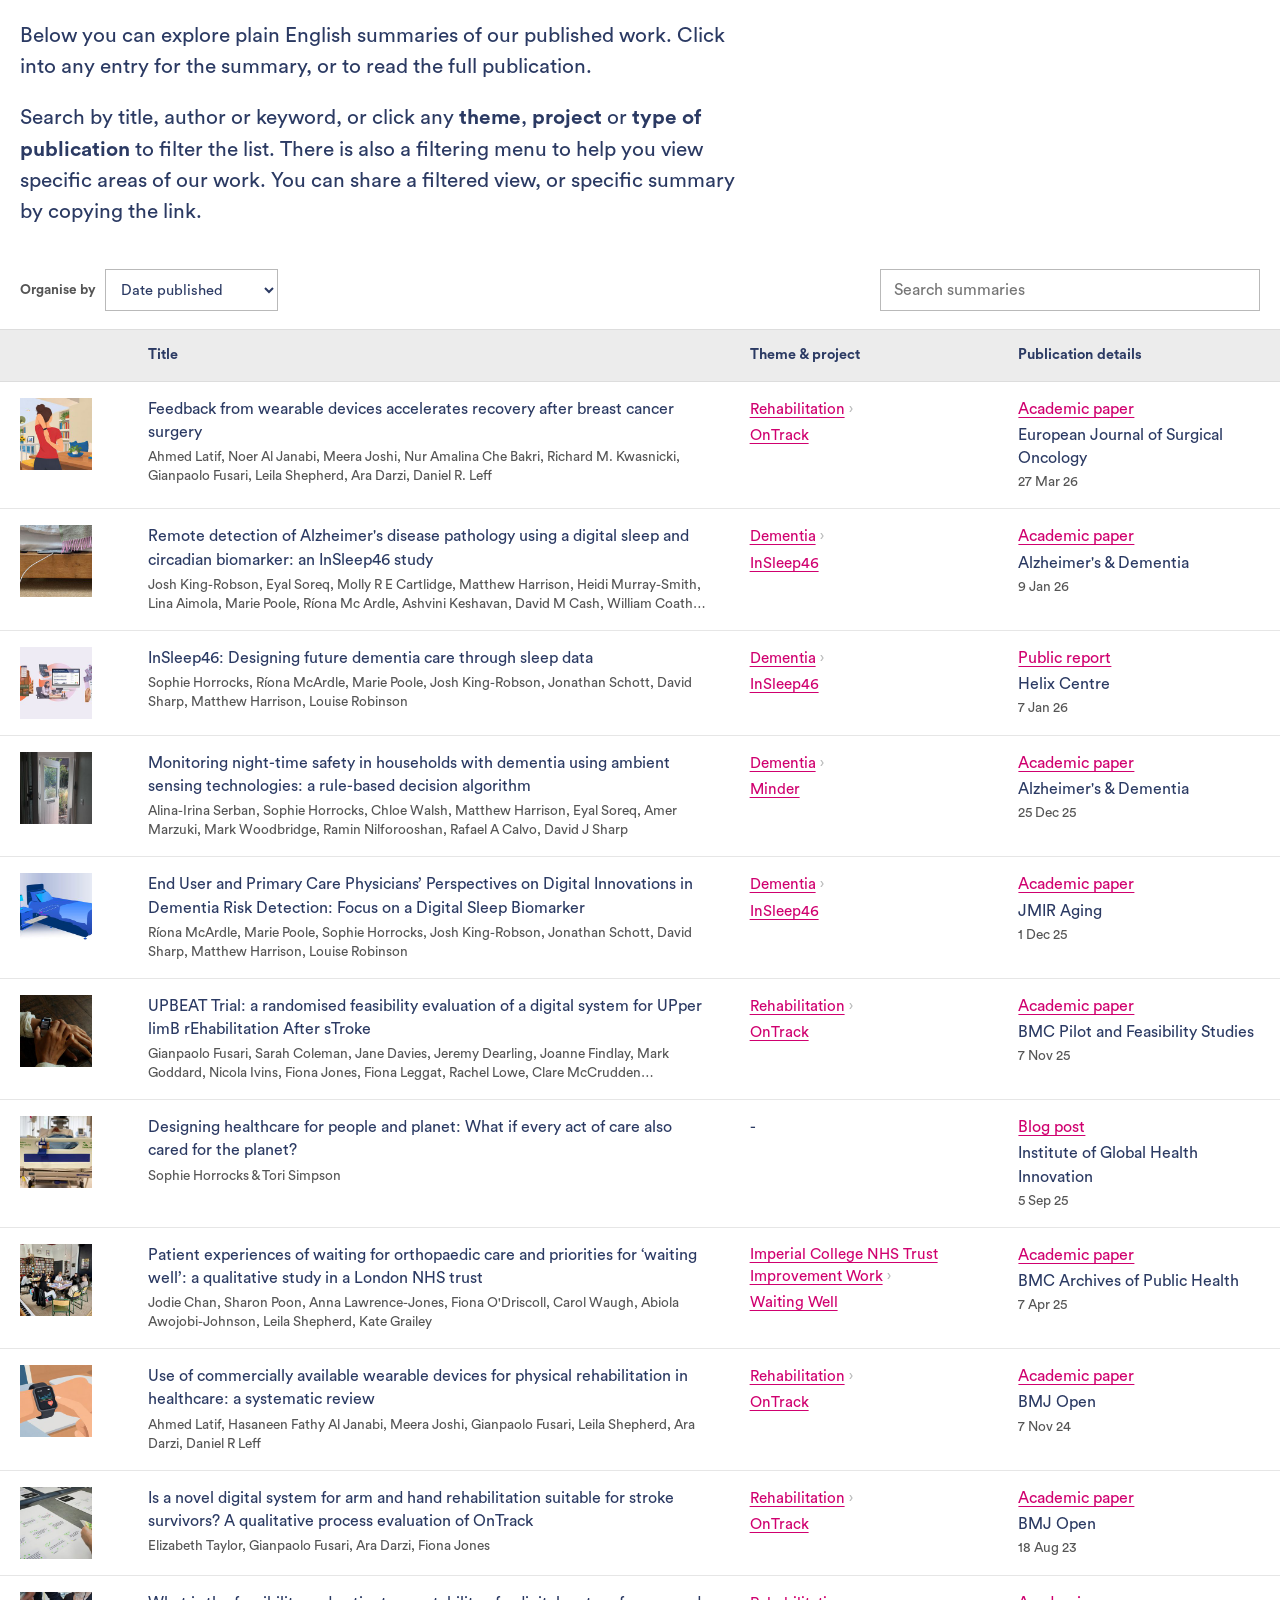
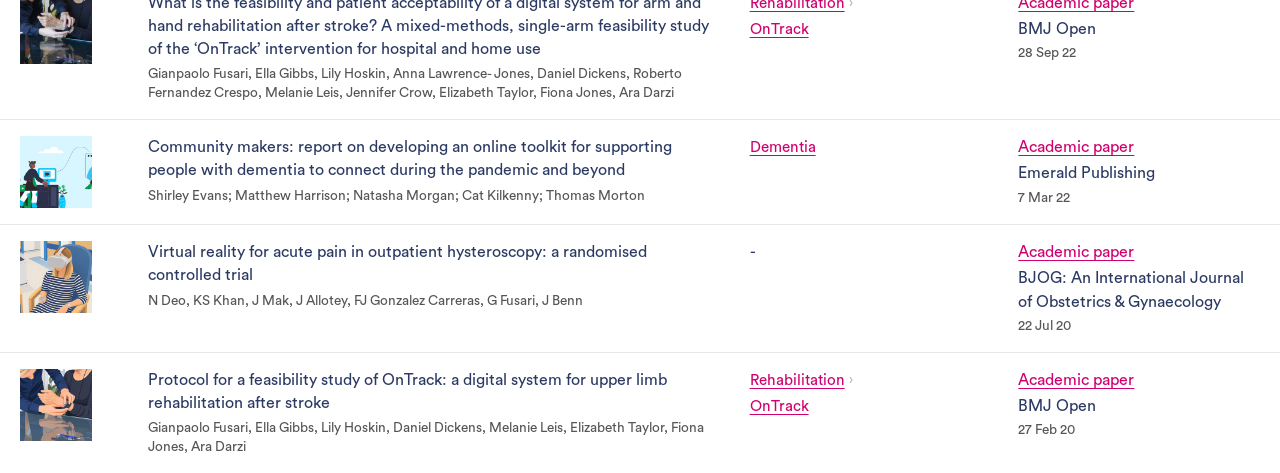
==== commit fc2ba06e: "Rename and reorder the publication details column" ====
--- a/index.html
+++ b/index.html
@@ -43,7 +43,7 @@
                 <th><span class="visually-hidden">Image</span></th>
                 <th>Title</th>
                 <th>Theme &amp; project</th>
-                <th>Published</th>
+                <th>Publication details</th>
               </tr>
             </thead>
             <tbody id="submissions-body">
--- a/style.css
+++ b/style.css
@@ -275,18 +275,24 @@
 /* The intro above the search box. Sets out what the summaries are and that the
    table can be filtered — neither of which the rows say for themselves. */
 .table-intro {
-  padding: 20px 20px 20px;
-}
-
+  padding: 20px 20px 24px;
+}
+
+/* Matched to the body copy on helixcentre.com, measured from the live page:
+   20.8px over a 31.2px line (1.3rem / 1.5), navy, in a 720px column with 20px
+   between paragraphs. Their type doesn't shrink on narrow screens, so neither
+   does this. */
 .table-intro p {
+  max-width: 720px;
   margin: 0;
-  color: var(--text-secondary);
-  font-size: 0.97rem;
-  line-height: 1.65;
-}
-
-.table-intro p + p {
-  margin-top: 9px;
+  padding-bottom: 20px;
+  color: var(--helix-navy);
+  font-size: 1.3rem;
+  line-height: 1.5;
+}
+
+.table-intro p:last-child {
+  padding-bottom: 0;
 }
 
 .table-intro b {
@@ -516,7 +522,7 @@
 }
 
 .m3-table th:nth-child(4),
-.m3-table td[data-label="Published"] {
+.m3-table td[data-label="Publication details"] {
   width: 22%;
 }
 
@@ -526,13 +532,25 @@
   color: var(--helix-gray);
 }
 
-/* Publisher column: the journal or publisher leads, with the kind of output
-   beneath it in the same quieter style as the authors under a title. */
-.pub-name {
+/* Publication details: what it is, where it was published, then when. The
+   type and the journal read as equals — both are facts about the work — so
+   they share the table's text size. */
+.pub-line {
   display: block;
 }
 
-.pub-type {
+.pub-line + .pub-line {
+  margin-top: 3px;
+}
+
+.pub-line .filter-pill {
+  font-size: inherit;
+  line-height: inherit;
+}
+
+/* The date is the one part set smaller and quieter: it is scanned past rather
+   than read, and anchors the column without competing with the rest. */
+.pub-date {
   display: block;
   margin-top: 3px;
   color: var(--text-secondary);
@@ -540,18 +558,9 @@
   line-height: 1.4;
 }
 
-/* The type is a filter too, but a coarse one — there are only a handful of
-   values — so it stays at the quieter size of the line it sits on. */
-.pub-type .filter-pill {
-  font-size: inherit;
-  line-height: inherit;
-}
-
-/* "9 Jan 26" reads as one unit, so it shouldn't break across two lines. The
-   header is kept on one line too, otherwise it sets a narrower column than the
-   dates below it need. */
-.cell-date,
-.m3-table th:last-child {
+/* "9 Jan 26" reads as one unit, so it shouldn't break across two lines. */
+.pub-date,
+.cell-date {
   white-space: nowrap;
 }
 
@@ -772,14 +781,21 @@
   display: none;
 }
 
-/* What it is and where it was published, under the authors. Small but bold,
-   so it reads as a label for the work rather than more author text. */
+/* Where it was published and what kind of thing it is, under the authors.
+   Small but bold, so it reads as a label for the work rather than more author
+   text. Each on its own line — the journal name is often long enough that
+   sharing a line with the type pushed one of them onto a second line anyway. */
 .entry-publisher {
   margin: 0 0 10px;
   color: var(--helix-navy);
   font-size: 0.88rem;
   font-weight: 700;
   line-height: 1.5;
+}
+
+.entry-publisher__name,
+.entry-publisher__type {
+  display: block;
 }
 
 .entry-publisher[hidden] {
@@ -1113,10 +1129,6 @@
     padding: 15px 16px 14px;
   }
 
-  .table-intro p {
-    font-size: 0.92rem;
-    line-height: 1.6;
-  }
 
   .table-card__header {
     align-items: stretch;
@@ -1148,20 +1160,12 @@
     border-bottom: 0;
   }
 
-  /* Each row reads as a small card: the photo beside the title, then authors,
-     then theme and project, then publisher, type and date. No column labels:
-     on a phone they took a third of the width to say things the values
-     already say, and pushed every value into a strip that wrapped.
-
-     The card is a two-column grid so the photo can sit next to the title
-     while everything below still runs the card's full width. */
+  /* Each row reads as a small card: title, authors, then theme and project,
+     then publisher, type and date. No column labels: on a phone they took a
+     third of the width to say things the values already say, and pushed every
+     value into a strip that wrapped. No thumbnail either — at the size it had
+     to be, a photo read as a grey smudge. */
   .m3-table tr {
-    display: grid;
-    /* A fixed first column, not "auto". The photo is square and matches the
-       title's height, so an auto column would be a different width on every
-       card and the titles would start at a different place each time. */
-    grid-template-columns: 56px minmax(0, 1fr);
-    column-gap: 12px;
     padding: 12px 16px 14px;
   }
 
@@ -1174,6 +1178,10 @@
 
   .m3-table td::before {
     content: "";
+    display: none;
+  }
+
+  .m3-table td.cell-thumb {
     display: none;
   }
 
@@ -1212,39 +1220,6 @@
     min-width: 0;
   }
 
-  .m3-table td.cell-thumb {
-    display: flex;
-    align-items: stretch;
-    grid-column: 1;
-    grid-row: 1;
-  }
-
-  .m3-table td[data-label="Title"] {
-    grid-column: 2;
-    grid-row: 1;
-  }
-
-  /* Everything textual shares the title's left edge, rather than some of it
-     starting under the photo. One edge down the card reads as deliberate;
-     two reads as a mistake. */
-  .m3-table td[data-label="Theme & project"],
-  .m3-table td[data-label="Published"] {
-    grid-column: 2;
-  }
-
-  /* The photo stretches to the height of the title beside it, so it is never
-     deeper than the title it belongs to, and stays square. Capped at 56px so
-     a long title doesn't hand it a whole block of the card. */
-  .m3-table .thumb {
-    align-self: stretch;
-    width: auto;
-    height: auto;
-    min-height: 0;
-    max-width: 56px;
-    max-height: 56px;
-    aspect-ratio: 1 / 1;
-    object-fit: cover;
-  }
 
   /* On a phone the two of them share a line again — there is no column to
      keep narrow here, and two lines of their own would undo the saving. */
@@ -1255,23 +1230,22 @@
   /* Widths are a desktop-table idea; the cards are full width. */
   .m3-table td[data-label="Title"],
   .m3-table td[data-label="Theme & project"],
-  .m3-table td[data-label="Published"] {
+  .m3-table td[data-label="Publication details"] {
     width: auto;
   }
 
   /* The two meta lines. */
   .m3-table td[data-label="Theme & project"],
-  .m3-table td[data-label="Published"] {
+  .m3-table td[data-label="Publication details"] {
     margin-top: 6px;
     font-size: 0.85rem;
     line-height: 1.5;
   }
 
-  /* Publisher, type and date each keep their own line here too, as they do in
+  /* Type, journal and date each keep their own line here too, as they do in
      the desktop column — no separators needed when the line breaks do the
      work. */
-  .m3-table td[data-label="Published"] .pub-name,
-  .m3-table td[data-label="Published"] .pub-type {
+  .m3-table td[data-label="Publication details"] .pub-line {
     font-size: inherit;
   }
 
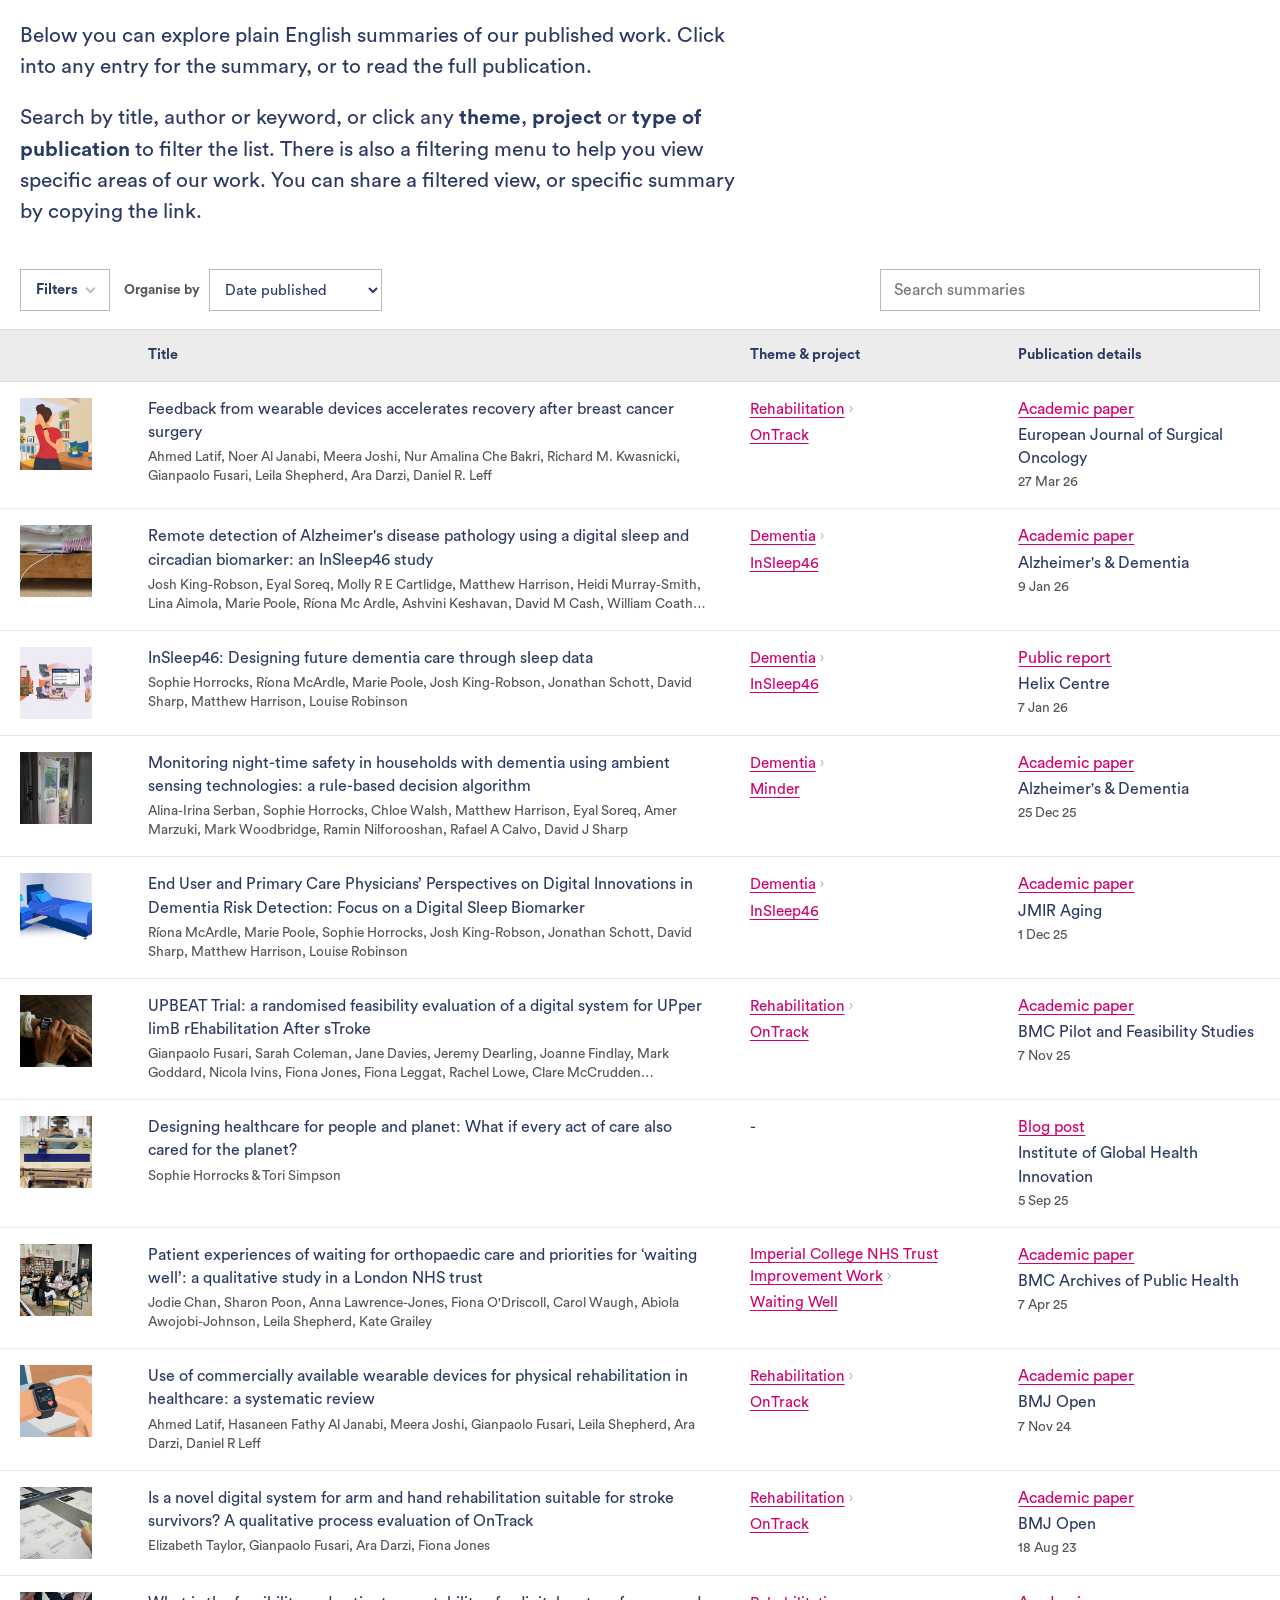
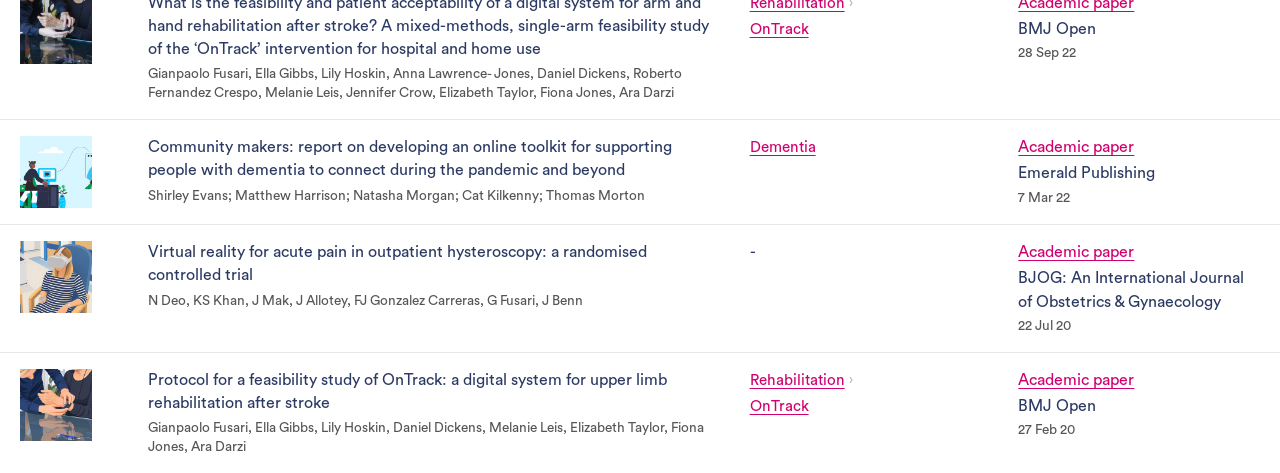
==== commit 1f8440ad: "Add a filters menu with multi-select, and a project family filter" ====
--- a/index.html
+++ b/index.html
@@ -18,6 +18,12 @@
         </div>
 
         <div class="table-card__header">
+          <button id="filters-toggle" class="filters-toggle" type="button" aria-expanded="false" aria-controls="filters-panel">
+            Filters
+            <span id="filters-count" class="filters-toggle__count" hidden>0</span>
+            <span class="filters-toggle__chevron" aria-hidden="true"></span>
+          </button>
+
           <div class="table-organise">
             <label for="organise-select">Organise by</label>
             <select id="organise-select" class="m3-select">
@@ -31,6 +37,15 @@
           <div class="table-actions">
             <label class="visually-hidden" for="search-input">Search summaries by title, author, project, theme or keyword</label>
             <input id="search-input" class="m3-input" type="search" placeholder="Search summaries" autocomplete="off" />
+          </div>
+        </div>
+
+        <div id="filters-panel" class="filters-panel" role="region" aria-label="Filters" hidden>
+          <div id="filter-groups" class="filters-panel__groups"></div>
+          <div class="filters-panel__footer">
+            <span id="filter-summary" class="filters-panel__summary"></span>
+            <button id="filters-clear" class="filters-panel__clear" type="button">Clear all</button>
+            <button id="filters-done" class="filters-panel__done" type="button">Done</button>
           </div>
         </div>
 
--- a/style.css
+++ b/style.css
@@ -321,6 +321,163 @@
   margin-left: auto;
 }
 
+/* The Filters button, and the panel it opens. The panel pushes the table down
+   rather than floating over it: inside an iframe a floating panel would be cut
+   off at the frame's edge. */
+.filters-toggle {
+  display: inline-flex;
+  align-items: center;
+  gap: 9px;
+  min-height: 42px;
+  padding: 0 15px;
+  border: 1px solid var(--border-strong);
+  border-radius: var(--radius);
+  background: var(--surface);
+  color: var(--helix-navy);
+  font: inherit;
+  font-size: 0.92rem;
+  font-weight: 700;
+  cursor: pointer;
+}
+
+.filters-toggle:hover {
+  border-color: var(--helix-navy);
+}
+
+.filters-toggle[aria-expanded="true"] {
+  border-color: var(--helix-navy);
+}
+
+.filters-toggle:focus-visible {
+  outline: 3px solid rgba(82, 187, 181, 0.35);
+  outline-offset: 2px;
+}
+
+.filters-toggle__count {
+  display: inline-flex;
+  align-items: center;
+  justify-content: center;
+  min-width: 21px;
+  height: 21px;
+  padding: 0 6px;
+  background: var(--helix-navy);
+  color: var(--surface);
+  font-size: 0.76rem;
+}
+
+.filters-toggle__count[hidden] {
+  display: none;
+}
+
+/* A chevron drawn from a border, so there's no glyph to go missing. */
+.filters-toggle__chevron {
+  width: 7px;
+  height: 7px;
+  margin-top: -4px;
+  border-right: 2px solid var(--helix-gray);
+  border-bottom: 2px solid var(--helix-gray);
+  transform: rotate(45deg);
+}
+
+.filters-toggle[aria-expanded="true"] .filters-toggle__chevron {
+  margin-top: 2px;
+  transform: rotate(225deg);
+}
+
+.filters-panel {
+  padding: 20px 20px 16px;
+  background: var(--surface-soft);
+  border-bottom: 1px solid var(--border);
+}
+
+.filters-panel[hidden] {
+  display: none;
+}
+
+.filters-panel__groups {
+  display: grid;
+  grid-template-columns: repeat(auto-fit, minmax(210px, 1fr));
+  gap: 26px;
+}
+
+.filter-group h3 {
+  margin: 0 0 10px;
+  padding-bottom: 7px;
+  border-bottom: 1px solid var(--border);
+  color: var(--helix-navy);
+  font-size: 0.82rem;
+  font-weight: 700;
+  letter-spacing: 0.04em;
+  text-transform: uppercase;
+}
+
+.filter-option {
+  display: flex;
+  align-items: baseline;
+  gap: 9px;
+  padding: 5px 0;
+  color: var(--text-primary);
+  font-size: 0.95rem;
+  line-height: 1.4;
+  cursor: pointer;
+}
+
+.filter-option input {
+  width: 16px;
+  height: 16px;
+  margin: 0;
+  accent-color: var(--helix-navy);
+  cursor: pointer;
+}
+
+.filter-option__count {
+  margin-left: auto;
+  color: var(--helix-gray);
+  font-size: 0.84rem;
+}
+
+.filters-panel__footer {
+  display: flex;
+  align-items: center;
+  gap: 14px;
+  margin-top: 18px;
+  padding-top: 14px;
+  border-top: 1px solid var(--border);
+}
+
+.filters-panel__summary {
+  color: var(--text-secondary);
+  font-size: 0.88rem;
+}
+
+.filters-panel__clear,
+.filter-bar__clear {
+  padding: 0;
+  border: 0;
+  background: none;
+  color: var(--helix-pink);
+  font: inherit;
+  font-size: 0.88rem;
+  font-weight: 700;
+  text-decoration: underline;
+  text-underline-offset: 0.18em;
+  cursor: pointer;
+}
+
+.filters-panel__done {
+  margin-left: auto;
+  min-height: 38px;
+  padding: 0 16px;
+  border: 1px solid var(--helix-navy);
+  border-radius: var(--radius);
+  background: var(--helix-navy);
+  color: var(--surface);
+  font: inherit;
+  font-size: 0.88rem;
+  font-weight: 700;
+  cursor: pointer;
+}
+
 /* The "Organise by" control. Left of the search box, which sits right. */
 .table-organise {
   display: flex;
@@ -645,6 +802,20 @@
   color: var(--helix-navy);
 }
 
+.filter-chip--family {
+  background: rgba(155, 34, 66, 0.12);
+  color: var(--helix-navy);
+}
+
+.filter-chip--family .filter-chip__remove {
+  background: rgba(43, 58, 99, 0.14);
+  color: var(--helix-navy);
+}
+
+.filter-chip--family .filter-chip__remove:hover {
+  background: rgba(43, 58, 99, 0.24);
+}
+
 /* The active-type chip, in the same light family as the other two. */
 .filter-chip--type {
   background: #e4e4ea;
@@ -1211,6 +1382,20 @@
     padding: 10px 16px;
   }
 
+  .filters-toggle {
+    justify-content: space-between;
+    width: 100%;
+  }
+
+  .filters-panel {
+    padding: 16px;
+  }
+
+  .filters-panel__groups {
+    grid-template-columns: 1fr;
+    gap: 18px;
+  }
+
   .table-organise {
     width: 100%;
   }
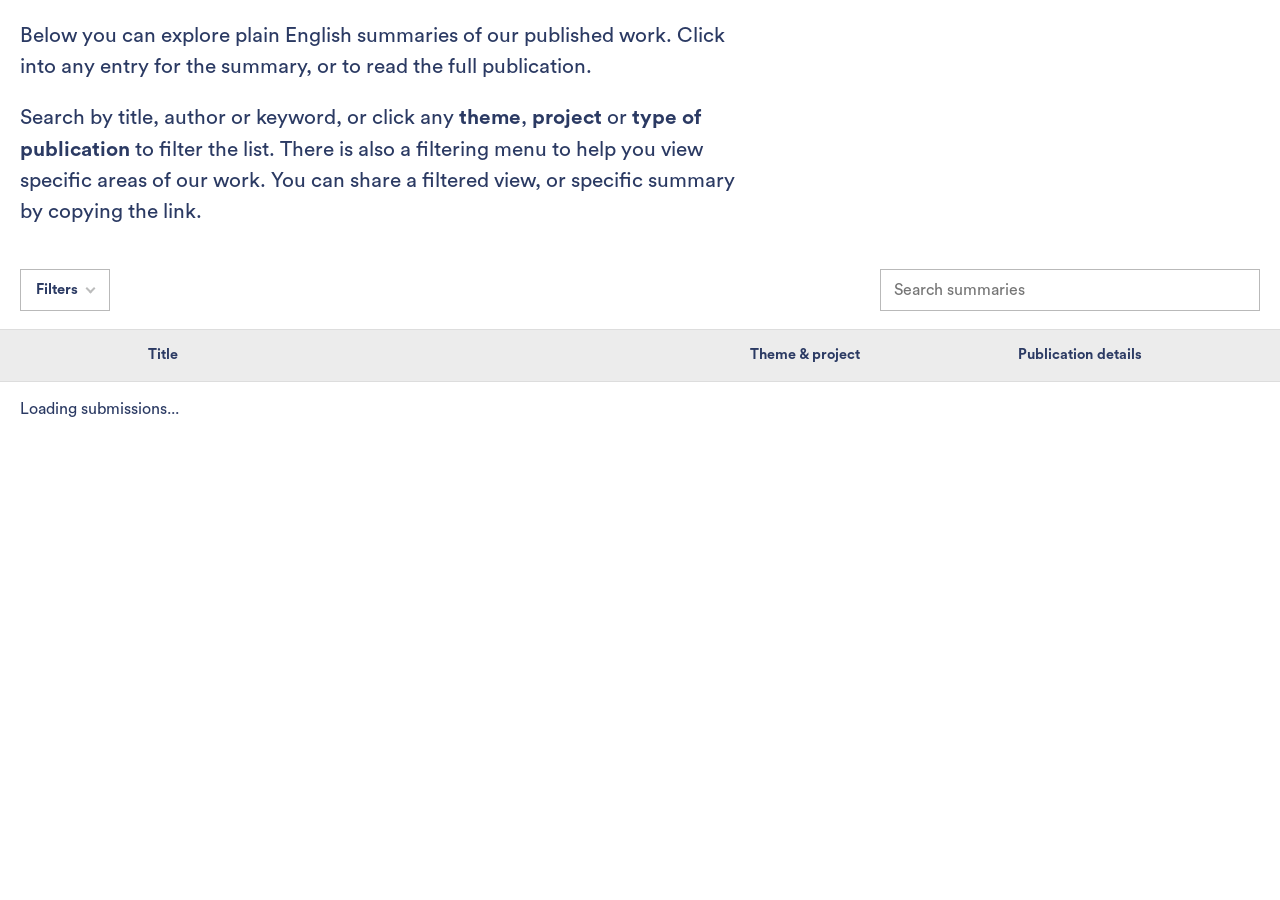
==== commit 8a3ced78: "Remove the Organise by control" ====
--- a/index.html
+++ b/index.html
@@ -23,16 +23,6 @@
             <span id="filters-count" class="filters-toggle__count" hidden>0</span>
             <span class="filters-toggle__chevron" aria-hidden="true"></span>
           </button>
-
-          <div class="table-organise">
-            <label for="organise-select">Organise by</label>
-            <select id="organise-select" class="m3-select">
-              <option value="date" selected>Date published</option>
-              <option value="theme">Theme</option>
-              <option value="project">Project</option>
-              <option value="type">Type of publication</option>
-            </select>
-          </div>
 
           <div class="table-actions">
             <label class="visually-hidden" for="search-input">Search summaries by title, author, project, theme or keyword</label>
--- a/style.css
+++ b/style.css
@@ -478,55 +478,6 @@
   cursor: pointer;
 }
 
-/* The "Organise by" control. Left of the search box, which sits right. */
-.table-organise {
-  display: flex;
-  align-items: center;
-  gap: 9px;
-}
-
-.table-organise label {
-  color: var(--text-secondary);
-  font-size: 0.85rem;
-  font-weight: 700;
-  white-space: nowrap;
-}
-
-.m3-select {
-  min-height: 42px;
-  padding: 0 11px;
-  border: 1px solid var(--border-strong);
-  border-radius: var(--radius);
-  background: var(--surface);
-  color: var(--text-primary);
-  font: inherit;
-  font-size: 0.92rem;
-}
-
-.m3-select:focus {
-  outline: 3px solid rgba(82, 187, 181, 0.28);
-  border-color: var(--helix-teal);
-}
-
-/* Group headings. Quieter than the column headings above them — they label a
-   run of rows, they aren't a second header row. */
-.group-heading th {
-  padding: 12px 20px;
-  background: var(--surface-soft);
-  border-top: 1px solid var(--border);
-  border-bottom: 1px solid var(--row-divider);
-  color: var(--helix-navy);
-  font-size: 0.82rem;
-  font-weight: 700;
-  letter-spacing: 0.04em;
-  text-align: left;
-  text-transform: uppercase;
-}
-
-.m3-table tbody tr.group-heading:first-child th {
-  border-top: 0;
-}
-
 /* Long placeholders should trail off cleanly rather than clip mid-word. */
 .m3-input::placeholder {
   text-overflow: ellipsis;
@@ -802,6 +753,20 @@
   color: var(--helix-navy);
 }
 
+.filter-chip--discipline {
+  background: rgba(251, 179, 61, 0.26);
+  color: var(--helix-navy);
+}
+
+.filter-chip--discipline .filter-chip__remove {
+  background: rgba(43, 58, 99, 0.14);
+  color: var(--helix-navy);
+}
+
+.filter-chip--discipline .filter-chip__remove:hover {
+  background: rgba(43, 58, 99, 0.24);
+}
+
 .filter-chip--family {
   background: rgba(155, 34, 66, 0.12);
   color: var(--helix-navy);
@@ -1371,17 +1336,6 @@
     background: rgba(82, 187, 181, 0.12);
   }
 
-  /* The card rows are a grid; a heading row isn't, so it opts out. */
-  .m3-table tr.group-heading {
-    display: block;
-    padding: 0;
-  }
-
-  .m3-table tr.group-heading th {
-    display: block;
-    padding: 10px 16px;
-  }
-
   .filters-toggle {
     justify-content: space-between;
     width: 100%;
@@ -1394,15 +1348,6 @@
   .filters-panel__groups {
     grid-template-columns: 1fr;
     gap: 18px;
-  }
-
-  .table-organise {
-    width: 100%;
-  }
-
-  .table-organise .m3-select {
-    flex: 1;
-    min-width: 0;
   }
 
 
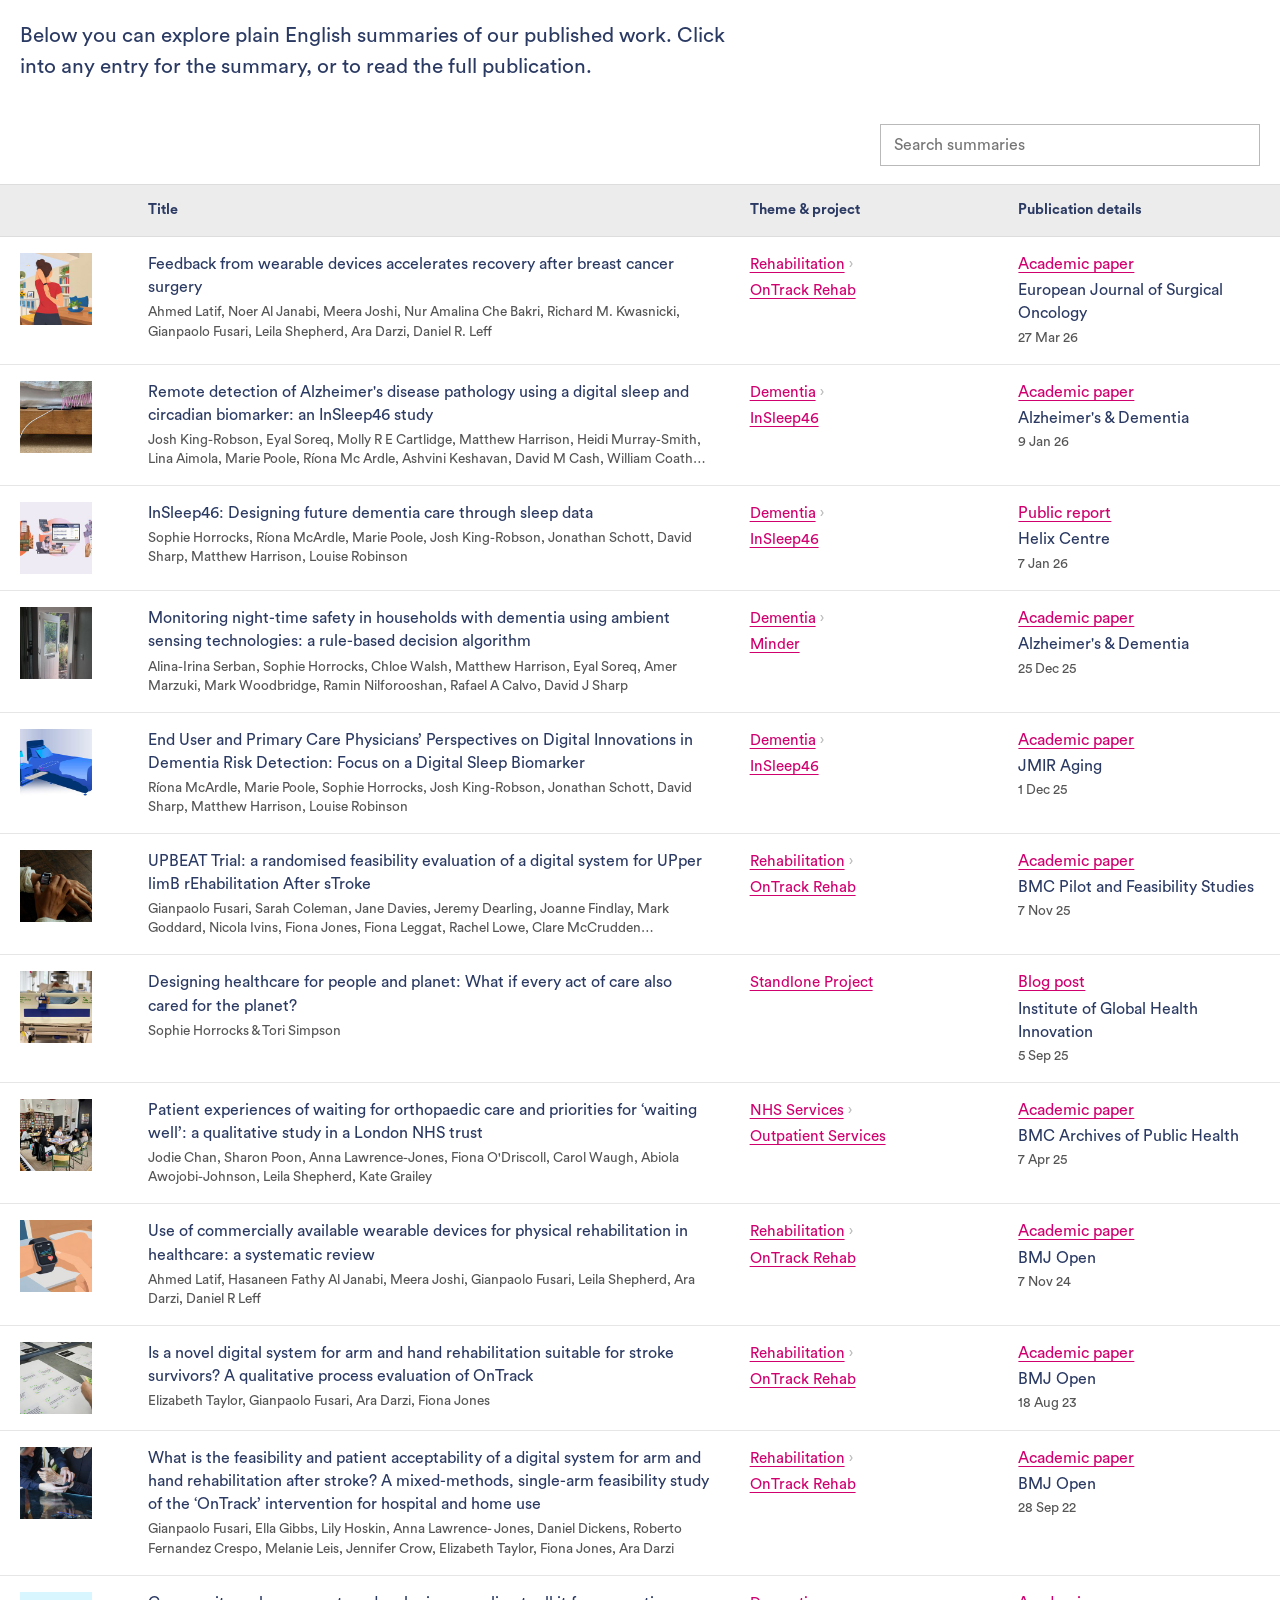
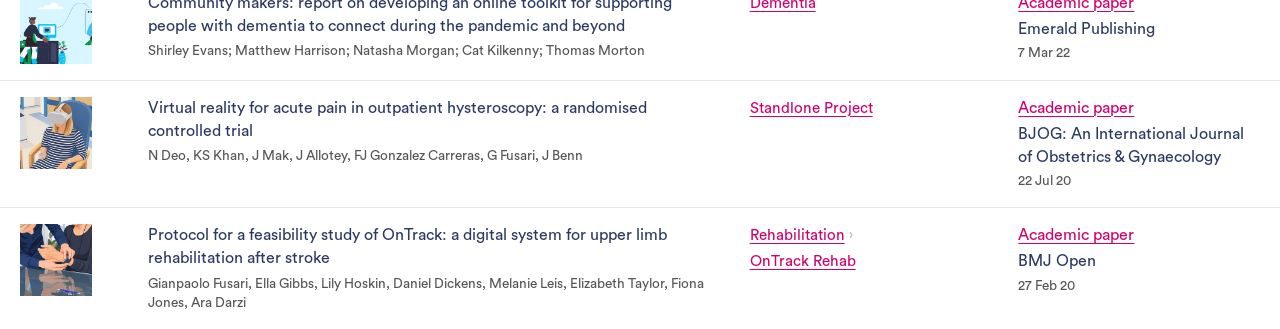
==== commit 20ff389a: "Hide the filters menu for now, and trim the intro to one paragraph" ====
--- a/index.html
+++ b/index.html
@@ -14,11 +14,14 @@
       <section class="table-card" aria-label="Publication summaries">
         <div class="table-intro">
           <p>Below you can explore plain English summaries of our published work. Click into any entry for the summary, or to read the full publication.</p>
-          <p>Search by title, author or keyword, or click any <b>theme</b>, <b>project</b> or <b>type of publication</b> to filter the list. There is also a filtering menu to help you view specific areas of our work. You can share a filtered view, or specific summary by copying the link.</p>
         </div>
 
         <div class="table-card__header">
-          <button id="filters-toggle" class="filters-toggle" type="button" aria-expanded="false" aria-controls="filters-panel">
+          <!-- TEMPORARILY HIDDEN. Delete the `hidden` attribute here and on
+               #filters-panel below to bring the filters menu back; nothing
+               else needs changing. The menu still builds itself and the
+               filters still work from links and from clicks in the table. -->
+          <button id="filters-toggle" class="filters-toggle" type="button" aria-expanded="false" aria-controls="filters-panel" hidden>
             Filters
             <span id="filters-count" class="filters-toggle__count" hidden>0</span>
             <span class="filters-toggle__chevron" aria-hidden="true"></span>
@@ -30,6 +33,9 @@
           </div>
         </div>
 
+        <!-- TEMPORARILY HIDDEN — see the note on #filters-toggle above. This
+             one carries `hidden` in normal use too; the script removes it when
+             the button is pressed, so it also needs the button back. -->
         <div id="filters-panel" class="filters-panel" role="region" aria-label="Filters" hidden>
           <div id="filter-groups" class="filters-panel__groups"></div>
           <div class="filters-panel__footer">
--- a/style.css
+++ b/style.css
@@ -324,6 +324,12 @@
 /* The Filters button, and the panel it opens. The panel pushes the table down
    rather than floating over it: inside an iframe a floating panel would be cut
    off at the frame's edge. */
+/* While the button carries `hidden` (see index.html) this keeps it out of the
+   layout — `display: inline-flex` would otherwise override `hidden`. */
+.filters-toggle[hidden] {
+  display: none;
+}
+
 .filters-toggle {
   display: inline-flex;
   align-items: center;
